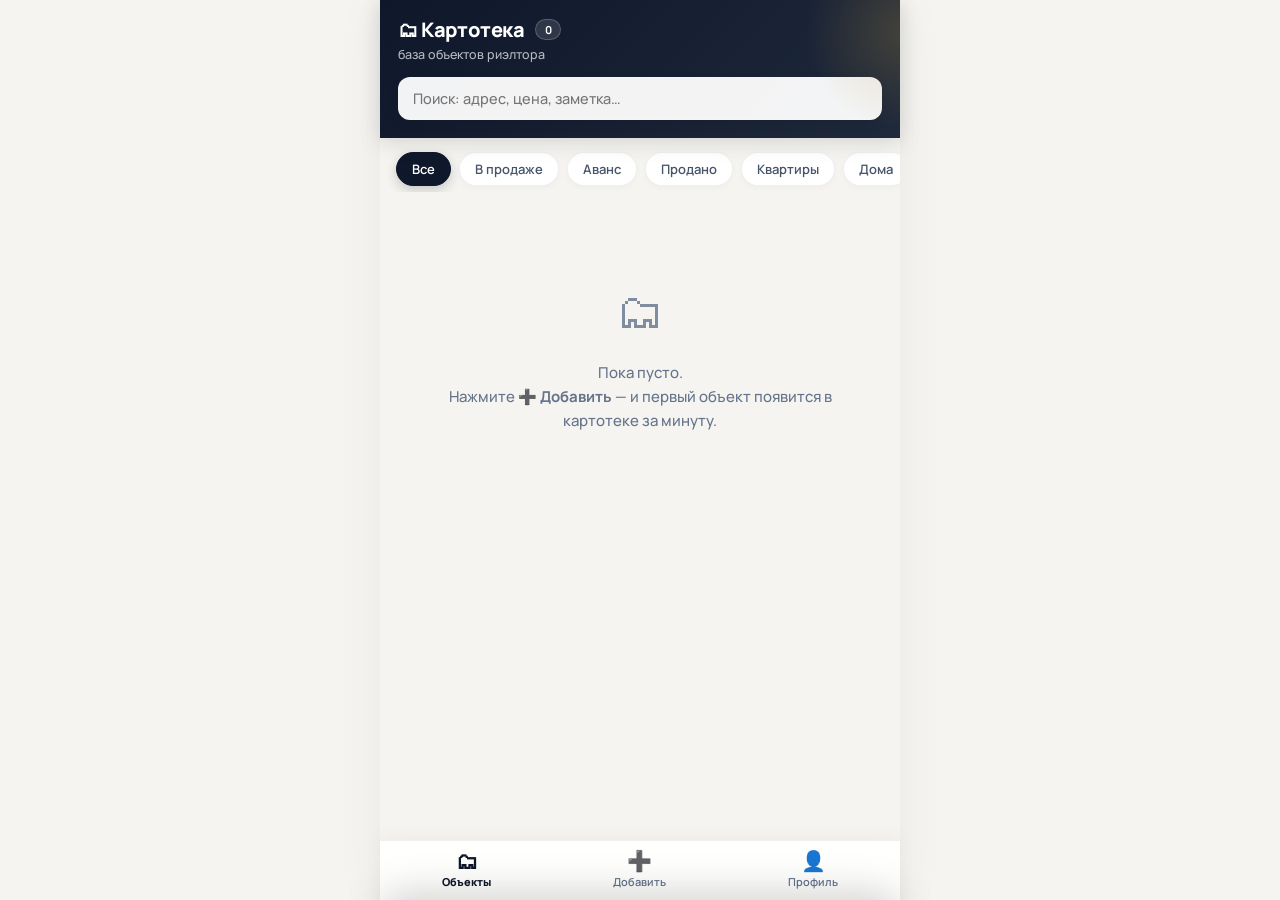
==== app/index.html @ 6225a3d5 "Add landing page with privacy policy and terms; move app to /app/ Co-Authored-By: Claude Fable 5 <no" ====
<!DOCTYPE html>
<html lang="ru">
<head>
<meta charset="UTF-8">
<meta name="viewport" content="width=device-width, initial-scale=1.0, maximum-scale=1.0, user-scalable=no">
<title>Картотека — база объектов риэлтора</title>
<script src="https://telegram.org/js/telegram-web-app.js"></script>
<style>
@import url('https://fonts.googleapis.com/css2?family=Manrope:wght@400;500;600;700;800&display=swap');

:root {
  --bg: #f5f4f0;
  --card: #ffffff;
  --ink: #0f172a;
  --soft: #475569;
  --mut: #64748b;
  --line: #e2e8f0;
  --acc: #0f172a;
  --gold: #b89241;
  --gold-light: rgba(184, 146, 65, 0.12);
  --green: #059669;
  --amber: #d97706;
  --red: #dc2626;
  --priv: #fcfbf7;
}

* {
  box-sizing: border-box;
  -webkit-tap-highlight-color: transparent;
}

html, body {
  margin: 0;
  min-height: 100%;
  background: var(--bg);
  color: var(--ink);
  font-family: 'Manrope', -apple-system, BlinkMacSystemFont, 'Segoe UI', Roboto, sans-serif;
  -webkit-font-smoothing: antialiased;
  -moz-osx-font-smoothing: grayscale;
}

#app {
  max-width: 520px;
  margin: 0 auto;
  min-height: 100vh;
  display: flex;
  flex-direction: column;
  background: var(--bg);
  position: relative;
  box-shadow: 0 0 50px rgba(0, 0, 0, 0.05);
}

/* ================= HEADERS ================= */
.hd {
  background: linear-gradient(135deg, #0f172a 0%, #1e293b 100%);
  color: #fff;
  padding: 16px 18px 18px;
  position: sticky;
  top: 0;
  z-index: 20;
  box-shadow: 0 4px 20px rgba(15, 23, 42, 0.15);
  overflow: hidden;
}

.hd::after, .dhead::after {
  content: "";
  position: absolute;
  top: -50%;
  right: -20%;
  width: 200px;
  height: 200px;
  background: radial-gradient(circle, rgba(184, 146, 65, 0.25) 0%, rgba(255, 255, 255, 0) 70%);
  pointer-events: none;
  border-radius: 50%;
}

.hd .t1 {
  font-size: 20px;
  font-weight: 800;
  display: flex;
  align-items: center;
  gap: 10px;
  letter-spacing: -0.02em;
}

.hd .t2 {
  font-size: 12.5px;
  color: rgba(255, 255, 255, 0.7);
  margin-top: 3px;
  font-weight: 500;
}

.hd .cnt {
  font-size: 11px;
  background: rgba(255, 255, 255, 0.12);
  border: 1px solid rgba(255, 255, 255, 0.2);
  backdrop-filter: blur(8px);
  border-radius: 12px;
  padding: 2px 9px;
  font-weight: 700;
  color: #fff;
}

.searchrow {
  margin-top: 14px;
}

#search {
  width: 100%;
  border: 1px solid rgba(255, 255, 255, 0.15);
  border-radius: 12px;
  padding: 11px 14px;
  font-size: 14.5px;
  background: rgba(255, 255, 255, 0.95);
  outline: none;
  color: var(--ink);
  font-family: inherit;
  font-weight: 500;
  box-shadow: 0 4px 12px rgba(0, 0, 0, 0.08);
  transition: all 0.2s ease;
}

#search:focus {
  background: #ffffff;
  box-shadow: 0 0 0 3px rgba(184, 146, 65, 0.3);
}

.dhead {
  background: linear-gradient(135deg, #0f172a 0%, #1e293b 100%);
  color: #fff;
  padding: 14px 16px;
  display: flex;
  align-items: center;
  gap: 12px;
  position: sticky;
  top: 0;
  z-index: 20;
  box-shadow: 0 4px 20px rgba(15, 23, 42, 0.15);
  overflow: hidden;
}

.dhead button {
  background: rgba(255, 255, 255, 0.1);
  border: 1px solid rgba(255, 255, 255, 0.15);
  color: #fff;
  font-size: 20px;
  width: 34px;
  height: 34px;
  border-radius: 10px;
  display: flex;
  align-items: center;
  justify-content: center;
  cursor: pointer;
  transition: transform 0.15s ease, background 0.15s ease;
  line-height: 1;
}

.dhead button:active {
  transform: scale(0.92);
  background: rgba(255, 255, 255, 0.2);
}

.dhead .dt {
  font-size: 16px;
  font-weight: 700;
  flex: 1;
  line-height: 1.25;
  white-space: nowrap;
  overflow: hidden;
  text-overflow: ellipsis;
  letter-spacing: -0.01em;
}

.dhead .hbtn {
  font-size: 13px;
  background: rgba(255, 255, 255, 0.12);
  border: 1px solid rgba(255, 255, 255, 0.2);
  backdrop-filter: blur(8px);
  border-radius: 10px;
  padding: 6px 12px;
  font-weight: 600;
}

/* ================= CHIPS ================= */
.chips {
  display: flex;
  gap: 8px;
  padding: 14px 16px 6px;
  overflow-x: auto;
  scrollbar-width: none;
}

.chips::-webkit-scrollbar {
  display: none;
}

.chip {
  flex: 0 0 auto;
  border: 1px solid rgba(0, 0, 0, 0.06);
  background: #ffffff;
  border-radius: 20px;
  padding: 7px 15px;
  font-size: 13px;
  font-weight: 600;
  color: var(--soft);
  cursor: pointer;
  user-select: none;
  box-shadow: 0 2px 6px rgba(0, 0, 0, 0.03);
  transition: all 0.2s cubic-bezier(0.16, 1, 0.3, 1);
}

.chip:active {
  transform: scale(0.95);
}

.chip.on {
  background: var(--ink);
  border-color: var(--ink);
  color: #ffffff;
  box-shadow: 0 4px 12px rgba(15, 23, 42, 0.2);
}

/* ================= LIST & CARDS ================= */
#list {
  padding: 10px 16px 100px;
  flex: 1;
}

.obj {
  background: var(--card);
  border-radius: 18px;
  margin-bottom: 16px;
  overflow: hidden;
  cursor: pointer;
  border: 1px solid rgba(0, 0, 0, 0.04);
  box-shadow: 0 10px 25px -5px rgba(15, 23, 42, 0.05), 0 8px 10px -6px rgba(15, 23, 42, 0.03);
  transition: all 0.25s cubic-bezier(0.16, 1, 0.3, 1);
}

.obj:active {
  transform: scale(0.985);
  box-shadow: 0 4px 12px rgba(15, 23, 42, 0.06);
}

.ph {
  height: 195px;
  position: relative;
  background: #e2e8f0;
  display: flex;
  align-items: center;
  justify-content: center;
  overflow: hidden;
}

.ph img {
  width: 100%;
  height: 100%;
  object-fit: cover;
  transition: transform 0.4s ease;
}

.obj:hover .ph img {
  transform: scale(1.03);
}

.ph .noph {
  color: #94a3b8;
  font-size: 40px;
}

.badge {
  position: absolute;
  top: 12px;
  left: 12px;
  font-size: 11px;
  font-weight: 800;
  color: #fff;
  padding: 5px 11px;
  border-radius: 10px;
  text-transform: uppercase;
  letter-spacing: 0.04em;
  box-shadow: 0 4px 10px rgba(0, 0, 0, 0.15);
  backdrop-filter: blur(4px);
}

.b-sale {
  background: linear-gradient(135deg, #059669, #10b981);
}

.b-avans {
  background: linear-gradient(135deg, #d97706, #f59e0b);
}

.b-sold {
  background: linear-gradient(135deg, #475569, #64748b);
}

.nph {
  position: absolute;
  top: 12px;
  right: 12px;
  background: rgba(15, 23, 42, 0.65);
  backdrop-filter: blur(8px);
  color: #fff;
  font-size: 11px;
  font-weight: 700;
  padding: 4px 9px;
  border-radius: 8px;
  border: 1px solid rgba(255, 255, 255, 0.15);
}

.obj .body {
  padding: 14px 16px 16px;
}

.price {
  font-size: 20px;
  font-weight: 800;
  color: var(--ink);
  letter-spacing: -0.02em;
}

.title {
  font-size: 14px;
  color: var(--soft);
  margin-top: 3px;
  font-weight: 500;
  line-height: 1.35;
}

.meta {
  display: flex;
  gap: 6px;
  margin-top: 10px;
  font-size: 12px;
  color: var(--mut);
  flex-wrap: wrap;
}

.meta span {
  background: #f1f5f9;
  color: #334155;
  border-radius: 6px;
  padding: 3px 9px;
  font-weight: 600;
  border: 1px solid rgba(0, 0, 0, 0.03);
}

.empty {
  text-align: center;
  color: var(--mut);
  padding: 70px 24px;
  font-size: 15px;
  line-height: 1.6;
  font-weight: 500;
}

.empty .big {
  font-size: 48px;
  margin-bottom: 12px;
  opacity: 0.8;
}

/* ================= SCREENS ================= */
.screen {
  display: none;
}

.screen.on {
  display: block;
}

#list-screen.on {
  display: block;
}

/* ================= DETAIL SCREEN ================= */
.gal {
  position: relative;
  height: 290px;
  background: #0f172a;
  overflow: hidden;
}

.gal .track {
  display: flex;
  height: 100%;
  transition: transform 0.35s cubic-bezier(0.16, 1, 0.3, 1);
}

.gal .slide {
  flex: 0 0 100%;
}

.gal img {
  width: 100%;
  height: 100%;
  object-fit: cover;
}

.dots {
  position: absolute;
  bottom: 12px;
  left: 0;
  right: 0;
  display: flex;
  justify-content: center;
  gap: 6px;
  z-index: 5;
}

.dot {
  width: 6px;
  height: 6px;
  border-radius: 50%;
  background: rgba(255, 255, 255, 0.4);
  transition: all 0.25s ease;
}

.dot.on {
  background: #ffffff;
  width: 18px;
  border-radius: 10px;
}

.gnav {
  position: absolute;
  top: 0;
  bottom: 0;
  width: 30%;
  z-index: 4;
}

.gprev { left: 0; }
.gnext { right: 0; }

.dbody {
  padding: 18px 16px 100px;
}

.dprice {
  font-size: 28px;
  font-weight: 800;
  color: var(--ink);
  letter-spacing: -0.03em;
}

.daddr {
  color: var(--soft);
  font-size: 15px;
  margin-top: 4px;
  font-weight: 500;
}

.statusrow {
  display: flex;
  gap: 8px;
  margin: 16px 0 6px;
}

.st {
  flex: 1;
  text-align: center;
  font-size: 13px;
  font-weight: 700;
  padding: 10px 4px;
  border-radius: 12px;
  border: 1.5px solid var(--line);
  color: var(--mut);
  cursor: pointer;
  background: #ffffff;
  transition: all 0.2s ease;
  box-shadow: 0 2px 4px rgba(0, 0, 0, 0.02);
}

.st:active {
  transform: scale(0.96);
}

.st.on-sale {
  border-color: var(--green);
  color: #047857;
  background: #ecfdf5;
}

.st.on-avans {
  border-color: var(--amber);
  color: #b45309;
  background: #fffbeb;
}

.st.on-sold {
  border-color: var(--mut);
  color: var(--soft);
  background: #f8fafc;
}

.sect {
  background: #ffffff;
  border-radius: 16px;
  padding: 16px;
  margin-top: 14px;
  border: 1px solid rgba(0, 0, 0, 0.04);
  box-shadow: 0 4px 12px rgba(15, 23, 42, 0.03);
}

.sect h3 {
  margin: 0 0 12px;
  font-size: 11px;
  text-transform: uppercase;
  letter-spacing: 0.08em;
  color: var(--mut);
  font-weight: 800;
}

.kv {
  display: grid;
  grid-template-columns: 1fr 1fr;
  gap: 10px 16px;
  font-size: 14.5px;
  color: var(--ink);
  font-weight: 600;
}

.kv div b {
  display: block;
  font-size: 11.5px;
  color: var(--mut);
  font-weight: 600;
  margin-bottom: 2px;
  text-transform: uppercase;
  letter-spacing: 0.02em;
}

.notes {
  font-size: 14.5px;
  color: var(--soft);
  line-height: 1.55;
  white-space: pre-wrap;
  font-weight: 500;
}

.priv {
  background: var(--priv);
  border: 1px solid rgba(184, 146, 65, 0.3);
  box-shadow: 0 4px 15px rgba(184, 146, 65, 0.06);
}

.priv h3 {
  color: var(--gold);
}

.priv .hint {
  font-size: 12px;
  color: #96742e;
  margin-top: 10px;
  font-weight: 500;
  border-top: 1px dashed rgba(184, 146, 65, 0.2);
  padding-top: 8px;
}

.actions {
  display: flex;
  gap: 10px;
  margin-top: 18px;
}

.abtn {
  flex: 1;
  border: 0;
  border-radius: 14px;
  padding: 14px 10px;
  font-size: 14.5px;
  font-weight: 700;
  cursor: pointer;
  display: flex;
  flex-direction: column;
  align-items: center;
  gap: 3px;
  font-family: inherit;
  transition: all 0.2s cubic-bezier(0.16, 1, 0.3, 1);
}

.abtn:active {
  transform: scale(0.96);
}

.abtn small {
  font-weight: 500;
  font-size: 11px;
  opacity: 0.8;
}

.a1 {
  background: linear-gradient(135deg, #0f172a 0%, #1e293b 100%);
  color: #ffffff;
  box-shadow: 0 4px 14px rgba(15, 23, 42, 0.2);
}

.a2 {
  background: #ffffff;
  color: var(--ink);
  border: 1.5px solid var(--line);
  box-shadow: 0 2px 6px rgba(0, 0, 0, 0.03);
}

.a3 {
  background: #ffffff;
  color: var(--red);
  border: 1.5px solid #fecaca;
  margin-top: 12px;
  width: 100%;
  border-radius: 14px;
  padding: 13px;
  font-size: 14px;
  font-weight: 700;
  cursor: pointer;
  font-family: inherit;
  transition: all 0.2s ease;
}

.a3:active {
  transform: scale(0.97);
  background: #fef2f2;
}

/* ================= FORM ================= */
.form {
  padding: 16px 16px 100px;
}

.form label {
  display: block;
  font-size: 12.5px;
  color: var(--soft);
  margin: 16px 0 6px;
  font-weight: 700;
  text-transform: uppercase;
  letter-spacing: 0.03em;
}

.form input, .form textarea, .form select {
  width: 100%;
  border: 1.5px solid var(--line);
  border-radius: 12px;
  padding: 12px 14px;
  font-size: 15px;
  background: #ffffff;
  outline: none;
  font-family: inherit;
  color: var(--ink);
  font-weight: 500;
  transition: border-color 0.2s ease, box-shadow 0.2s ease;
}

.form input:focus, .form textarea:focus, .form select:focus {
  border-color: var(--ink);
  box-shadow: 0 0 0 3px rgba(15, 23, 42, 0.08);
}

.form textarea {
  resize: vertical;
}

.row2 {
  display: flex;
  gap: 10px;
}

.row2 > div {
  flex: 1;
}

.fbtn {
  width: 100%;
  margin-top: 22px;
  background: linear-gradient(135deg, #0f172a 0%, #1e293b 100%);
  color: #ffffff;
  border: 0;
  border-radius: 14px;
  padding: 15px;
  font-size: 16px;
  font-weight: 800;
  cursor: pointer;
  font-family: inherit;
  box-shadow: 0 4px 14px rgba(15, 23, 42, 0.2);
  transition: transform 0.2s ease;
}

.fbtn:active {
  transform: scale(0.97);
}

.photogrid {
  display: grid;
  grid-template-columns: repeat(4, 1fr);
  gap: 8px;
  margin-top: 8px;
}

.pcell {
  position: relative;
  aspect-ratio: 1;
  border-radius: 12px;
  overflow: hidden;
  background: #e2e8f0;
  box-shadow: 0 2px 6px rgba(0, 0, 0, 0.05);
}

.pcell img {
  width: 100%;
  height: 100%;
  object-fit: cover;
}

.pcell .del {
  position: absolute;
  top: 4px;
  right: 4px;
  background: rgba(15, 23, 42, 0.7);
  backdrop-filter: blur(4px);
  color: #fff;
  border: 0;
  border-radius: 50%;
  width: 22px;
  height: 22px;
  font-size: 11px;
  cursor: pointer;
  display: flex;
  align-items: center;
  justify-content: center;
}

.paddbtn {
  aspect-ratio: 1;
  border: 2px dashed var(--line);
  border-radius: 12px;
  background: #ffffff;
  color: var(--mut);
  font-size: 22px;
  cursor: pointer;
  transition: all 0.2s ease;
  display: flex;
  align-items: center;
  justify-content: center;
}

.paddbtn:active {
  background: #f8fafc;
  border-color: var(--mut);
}

.featrow {
  display: flex;
  gap: 8px;
  margin-bottom: 8px;
}

.featrow input {
  flex: 1;
}

.featrow button {
  border: 0;
  background: #fef2f2;
  color: var(--red);
  border-radius: 10px;
  width: 42px;
  cursor: pointer;
  font-size: 16px;
  font-weight: 700;
}

.addfeat {
  border: 1.5px dashed var(--line);
  background: #ffffff;
  color: var(--ink);
  border-radius: 12px;
  padding: 11px;
  width: 100%;
  font-size: 13.5px;
  font-weight: 700;
  cursor: pointer;
  font-family: inherit;
  transition: background 0.2s ease;
}

.addfeat:active {
  background: #f8fafc;
}

/* ================= NAVIGATION ================= */
#nav {
  position: fixed;
  bottom: 0;
  left: 50%;
  transform: translateX(-50%);
  width: 100%;
  max-width: 520px;
  background: rgba(255, 255, 255, 0.92);
  backdrop-filter: blur(16px) saturate(180%);
  border-top: 1px solid rgba(0, 0, 0, 0.06);
  display: flex;
  z-index: 30;
  padding-bottom: env(safe-area-inset-bottom);
  box-shadow: 0 -4px 20px rgba(0, 0, 0, 0.04);
}

#nav button {
  flex: 1;
  border: 0;
  background: none;
  padding: 10px 0 11px;
  font-size: 11px;
  color: var(--mut);
  cursor: pointer;
  display: flex;
  flex-direction: column;
  align-items: center;
  gap: 3px;
  font-family: inherit;
  font-weight: 600;
  transition: all 0.2s ease;
}

#nav button .ic {
  font-size: 20px;
  line-height: 1;
  transition: transform 0.2s ease;
}

#nav button:active .ic {
  transform: scale(0.88);
}

#nav button.on {
  color: var(--ink);
  font-weight: 800;
}

#nav button.on .ic {
  transform: scale(1.1);
}

/* ================= TOAST & SHEET ================= */
#toast {
  position: fixed;
  bottom: 84px;
  left: 50%;
  transform: translateX(-50%) translateY(10px);
  background: rgba(15, 23, 42, 0.92);
  backdrop-filter: blur(12px);
  color: #fff;
  font-size: 13.5px;
  font-weight: 600;
  padding: 11px 20px;
  border-radius: 20px;
  opacity: 0;
  transition: all 0.25s cubic-bezier(0.16, 1, 0.3, 1);
  z-index: 70;
  pointer-events: none;
  white-space: nowrap;
  max-width: 90vw;
  overflow: hidden;
  text-overflow: ellipsis;
  box-shadow: 0 10px 25px rgba(0, 0, 0, 0.2);
  border: 1px solid rgba(255, 255, 255, 0.1);
}

#toast.show {
  opacity: 1;
  transform: translateX(-50%) translateY(0);
}

#sheetbg {
  position: fixed;
  inset: 0;
  background: rgba(15, 23, 42, 0.6);
  backdrop-filter: blur(4px);
  z-index: 50;
  display: none;
  transition: opacity 0.3s ease;
}

#sheetbg.on {
  display: block;
}

#sheet {
  position: fixed;
  bottom: 0;
  left: 50%;
  transform: translateX(-50%) translateY(105%);
  width: 100%;
  max-width: 520px;
  background: #ffffff;
  border-radius: 24px 24px 0 0;
  z-index: 55;
  transition: transform 0.32s cubic-bezier(0.16, 1, 0.3, 1);
  padding: 12px 20px calc(24px + env(safe-area-inset-bottom));
  box-shadow: 0 -10px 40px rgba(0, 0, 0, 0.18);
}

#sheet::before {
  content: "";
  display: block;
  width: 38px;
  height: 4px;
  background: #cbd5e1;
  border-radius: 2px;
  margin: 0 auto 16px;
}

#sheet.on {
  transform: translateX(-50%) translateY(0);
}

#sheet h3 {
  margin: 0 0 4px;
  font-size: 18px;
  font-weight: 800;
  color: var(--ink);
  letter-spacing: -0.02em;
}

#sheet p {
  margin: 0 0 16px;
  color: var(--soft);
  font-size: 13.5px;
  font-weight: 500;
}

.shopt {
  display: flex;
  align-items: center;
  gap: 14px;
  padding: 14px 14px;
  border-radius: 14px;
  cursor: pointer;
  border: 1px solid var(--line);
  margin-bottom: 10px;
  background: #ffffff;
  transition: all 0.2s ease;
  box-shadow: 0 2px 6px rgba(0, 0, 0, 0.02);
}

.shopt:active {
  background: #f8fafc;
  transform: scale(0.98);
}

.shopt .i {
  font-size: 24px;
}

.shopt b {
  font-size: 15px;
  display: block;
  color: var(--ink);
  font-weight: 700;
}

.shopt small {
  color: var(--mut);
  font-size: 12px;
  font-weight: 500;
}

/* ================= PROFILE ================= */
.pver {
  color: var(--mut);
  font-size: 12px;
  text-align: center;
  margin-top: 24px;
  font-weight: 500;
}
</style>
</head>
<body>
<div id="app">

  <div id="list-screen" class="screen on">
    <div class="hd">
      <div class="t1">🗂 Картотека <span class="cnt" id="cnt">0</span></div>
      <div class="t2" id="who">база объектов риэлтора</div>
      <div class="searchrow"><input id="search" placeholder="Поиск: адрес, цена, заметка…" oninput="render()"></div>
    </div>
    <div class="chips" id="chips"></div>
    <div id="list"></div>
  </div>

  <div id="detail-screen" class="screen"></div>
  <div id="form-screen" class="screen"></div>
  <div id="pdf-screen" class="screen"></div>

  <div id="profile-screen" class="screen">
    <div class="dhead"><button onclick="go('list')">‹</button><div class="dt">Профиль</div></div>
    <div class="form" style="padding-bottom:96px">
      <label>Ваше имя (в презентациях)</label>
      <input id="pf-name" placeholder="Мария Козина">
      <label>Подпись / специализация</label>
      <input id="pf-title" placeholder="риэлтор · загородная недвижимость">
      <label>Телефон для клиентов</label>
      <input id="pf-phone" inputmode="tel" placeholder="+7 900 000-00-00">
      <label>Telegram / ссылка</label>
      <input id="pf-tg" placeholder="t.me/username">
      <button class="fbtn" onclick="saveProfile()">Сохранить</button>
      <div class="sect" style="margin-top:18px">
        <h3>Данные</h3>
        <button class="a3" style="color:var(--acc);border-color:#cfe0f0" onclick="exportAll()">⬇️ Экспорт базы (файл)</button>
        <label style="margin-top:10px">Импорт из файла</label>
        <input type="file" accept=".json" onchange="importAll(this)">
      </div>
      <div class="pver">Картотека v1.0 · данные хранятся на этом устройстве<span id="cloudnote"></span></div>
    </div>
  </div>

  <div id="nav">
    <button id="nb-list" class="on" onclick="go('list')"><span class="ic">🗂</span>Объекты</button>
    <button id="nb-form" onclick="openForm()"><span class="ic">➕</span>Добавить</button>
    <button id="nb-profile" onclick="openProfile()"><span class="ic">👤</span>Профиль</button>
  </div>

  <div id="toast"></div>
  <div id="sheetbg" onclick="sheet(false)"></div>
  <div id="sheet"></div>
</div>

<script>
/* ================= TELEGRAM ================= */
const _tg = window.Telegram && window.Telegram.WebApp;
const TG = _tg && _tg.platform && _tg.platform !== 'unknown' ? _tg : null;
if (TG) { try { TG.ready(); TG.expand(); } catch(e){} }

/* ================= DB (IndexedDB) ================= */
let db;
function idb(){ return new Promise((res,rej)=>{
  const r=indexedDB.open('kartoteka',1);
  r.onupgradeneeded=e=>{ e.target.result.createObjectStore('objects',{keyPath:'id'}); e.target.result.createObjectStore('kv'); };
  r.onsuccess=e=>res(e.target.result); r.onerror=()=>rej(r.error);
});}
function tx(store,mode){ return db.transaction(store,mode).objectStore(store); }
function dbAll(){ return new Promise(res=>{ const q=tx('objects','readonly').getAll(); q.onsuccess=()=>res(q.result||[]); }); }
function dbPut(o){ return new Promise(res=>{ tx('objects','readwrite').put(o).onsuccess=()=>res(); }); }
function dbDel(id){ return new Promise(res=>{ tx('objects','readwrite').delete(id).onsuccess=()=>res(); }); }
function kvGet(k){ return new Promise(res=>{ const q=tx('kv','readonly').get(k); q.onsuccess=()=>res(q.result); }); }
function kvSet(k,v){ return new Promise(res=>{ tx('kv','readwrite').put(v,k).onsuccess=()=>res(); }); }

/* ================= STATE ================= */
let OBJ=[], filter='all', cur=null, slide=0, editId=null, formPhotos=[], formFeats=[];
let PROFILE={name:'',title:'',phone:'',tg:''};
const ST_LABEL={sale:'В продаже',avans:'Аванс',sold:'Продано'};
const ST_CLASS={sale:'b-sale',avans:'b-avans',sold:'b-sold'};
const fmt=p=>(+p||0).toLocaleString('ru-RU')+' ₽';
const esc=s=>String(s??'').replace(/[<>&"]/g,c=>({'<':'&lt;','>':'&gt;','&':'&amp;','"':'&quot;'}[c]));

/* ================= CLOUD BACKUP (текст карточек, без фото) ================= */
function cloudBackup(){
  if(!TG || !TG.CloudStorage) return;
  try{
    const light=OBJ.map(o=>({...o,photos:[]}));
    const s=JSON.stringify({v:1,profile:PROFILE,objects:light});
    const chunks=[]; for(let i=0;i<s.length;i+=3800) chunks.push(s.slice(i,i+3800));
    TG.CloudStorage.setItem('meta',String(chunks.length),()=>{});
    chunks.forEach((c,i)=>TG.CloudStorage.setItem('d'+i,c,()=>{}));
  }catch(e){}
}
function cloudRestore(){
  if(!TG || !TG.CloudStorage) { toast('Доступно только внутри Telegram'); return; }
  TG.CloudStorage.getItem('meta',(e,n)=>{
    if(e||!n){ toast('Резервной копии нет'); return; }
    const keys=Array.from({length:+n},(_,i)=>'d'+i);
    TG.CloudStorage.getItems(keys,async(e2,vals)=>{
      if(e2){ toast('Ошибка чтения'); return; }
      try{
        const s=keys.map(k=>vals[k]||'').join('');
        const data=JSON.parse(s);
        for(const o of data.objects){ const ex=OBJ.find(x=>x.id===o.id); if(!ex) await dbPut(o); }
        if(data.profile && data.profile.name) { PROFILE=data.profile; await kvSet('profile',PROFILE); }
        OBJ=await dbAll(); render(); toast('Восстановлено из облака: '+data.objects.length+' объектов');
      }catch(err){ toast('Копия повреждена'); }
    });
  });
}

/* ================= RENDER LIST ================= */
function chipsRender(){
  const c=[['all','Все'],['sale','В продаже'],['avans','Аванс'],['sold','Продано'],['Квартира','Квартиры'],['Дом','Дома'],['Участок','Участки'],['Коммерция','Коммерция']];
  document.getElementById('chips').innerHTML=c.map(([k,l])=>
    `<div class="chip ${filter==k?'on':''}" onclick="filter='${k}';render()">${l}</div>`).join('');
}
function render(){
  chipsRender();
  document.getElementById('cnt').textContent=OBJ.length;
  const q=(document.getElementById('search').value||'').toLowerCase();
  const rows=OBJ.filter(o=>{
    const okF=filter=='all'||o.status==filter||o.type==filter;
    const hay=(o.addr+' '+o.type+' '+o.price+' '+(o.notes||'')).toLowerCase();
    return okF&&(!q||hay.includes(q));
  }).sort((a,b)=>b.created-a.created);
  const el=document.getElementById('list');
  if(!OBJ.length){
    el.innerHTML=`<div class="empty"><div class="big">🗂</div>Пока пусто.<br>Нажмите <b>➕ Добавить</b> — и первый объект появится в картотеке за минуту.</div>`;
    return;
  }
  el.innerHTML=rows.map(o=>`
    <div class="obj" onclick="openDetail('${o.id}')">
      <div class="ph">${o.photos.length?`<img src="${o.photos[0]}" alt="">`:`<div class="noph">🏠</div>`}
        <span class="badge ${ST_CLASS[o.status]}">${ST_LABEL[o.status]}</span>
        ${o.photos.length?`<span class="nph">📷 ${o.photos.length}</span>`:''}</div>
      <div class="body">
        <div class="price">${fmt(o.price)}</div>
        <div class="title">${esc(o.type)} · ${esc(o.addr)}</div>
        <div class="meta">${o.area?`<span>${esc(o.area)}</span>`:''}${o.rooms?`<span>${esc(o.rooms)} комн.</span>`:''}${o.floor?`<span>${esc(o.floor)}</span>`:''}</div>
      </div></div>`).join('')||'<div class="empty">Ничего не найдено</div>';
}

/* ================= SCREENS ================= */
function go(name){
  document.querySelectorAll('.screen').forEach(s=>s.classList.remove('on'));
  document.getElementById(name+'-screen').classList.add('on');
  ['list','form','profile'].forEach(n=>{const b=document.getElementById('nb-'+n);if(b)b.classList.toggle('on',n==name)});
  window.scrollTo(0,0);
  if(TG){ try{ name=='list'?TG.BackButton.hide():TG.BackButton.show(); }catch(e){} }
}
if(TG){ try{ TG.BackButton.onClick(()=>go('list')); }catch(e){} }

function openDetail(id){
  cur=OBJ.find(o=>o.id===id); if(!cur)return; slide=0;
  const o=cur;
  const gal=o.photos.length?`
    <div class="gal"><div class="track" id="track">${o.photos.map(p=>`<div class="slide"><img src="${p}"></div>`).join('')}</div>
    ${o.photos.length>1?`<div class="gnav gprev" onclick="swipe(-1)"></div><div class="gnav gnext" onclick="swipe(1)"></div>
    <div class="dots" id="dots">${o.photos.map((_,k)=>`<div class="dot ${k==0?'on':''}"></div>`).join('')}</div>`:''}</div>`
    :`<div class="gal" style="display:flex;align-items:center;justify-content:center;color:#667"><span style="font-size:44px">🏠</span></div>`;
  document.getElementById('detail-screen').innerHTML=`
    <div class="dhead"><button onclick="go('list')">‹</button><div class="dt">${esc(o.type)} · ${esc(o.addr)}</div></div>
    ${gal}
    <div class="dbody">
      <div class="dprice">${fmt(o.price)}</div>
      <div class="daddr">${esc(o.addr)}</div>
      <div class="statusrow">${['sale','avans','sold'].map(s=>`<div class="st ${o.status==s?'on-'+s:''}" onclick="setStatus('${s}')">${ST_LABEL[s]}</div>`).join('')}</div>
      ${o.feat&&o.feat.length?`<div class="sect"><h3>Характеристики</h3><div class="kv">${o.feat.map(f=>`<div><b>${esc(f[0])}</b>${esc(f[1])}</div>`).join('')}</div></div>`:''}
      ${o.notes?`<div class="sect"><h3>Мои заметки</h3><div class="notes">${esc(o.notes)}</div></div>`:''}
      ${(o.owner||o.phone||o.fee)?`<div class="sect priv"><h3>🔒 Приватно — видите только вы</h3>
        <div class="kv">
          ${o.owner?`<div><b>Собственник</b>${esc(o.owner)}</div>`:''}
          ${o.phone?`<div><b>Телефон</b><a href="tel:${o.phone.replace(/[^+\d]/g,'')}" style="color:var(--acc);text-decoration:none">${esc(o.phone)}</a></div>`:''}
          ${o.fee?`<div style="grid-column:1/3"><b>Комиссия / условия</b>${esc(o.fee)}</div>`:''}
        </div><div class="hint">В презентацию для клиента этот блок не попадает</div></div>`:''}
      <div class="actions">
        <button class="abtn a1" onclick="openShare()">📤 Отправить клиенту<small>картинка · PDF · текст</small></button>
        <button class="abtn a2" onclick="openForm('${o.id}')">✏️ Изменить<small>фото · цена · статус</small></button>
      </div>
      <button class="a3" onclick="delObj('${o.id}')">🗑 Удалить объект</button>
    </div>`;
  go('detail');
}
function swipe(d){
  if(!cur)return;
  slide=Math.max(0,Math.min(cur.photos.length-1,slide+d));
  const t=document.getElementById('track'); if(t)t.style.transform=`translateX(-${slide*100}%)`;
  document.querySelectorAll('#dots .dot').forEach((el,k)=>el.classList.toggle('on',k==slide));
}
async function setStatus(s){ cur.status=s; await dbPut(cur); OBJ=await dbAll(); openDetail(cur.id); toast('Статус: '+ST_LABEL[s]); cloudBackup(); }
async function delObj(id){
  let ok;
  try{ ok = TG&&TG.showConfirm ? await new Promise(r=>TG.showConfirm('Удалить объект безвозвратно?',r)) : confirm('Удалить объект безвозвратно?'); }
  catch(e){ ok = confirm('Удалить объект безвозвратно?'); }
  if(!ok)return;
  await dbDel(id); OBJ=await dbAll(); render(); go('list'); toast('Объект удалён'); cloudBackup();
}

/* ================= FORM ================= */
function openForm(id){
  editId=id||null;
  const o=id?OBJ.find(x=>x.id===id):null;
  formPhotos=o?[...o.photos]:[];
  formFeats=o&&o.feat?o.feat.map(f=>[...f]):[['Площадь',''],['Комнаты',''],['Этаж','']];
  document.getElementById('form-screen').innerHTML=`
    <div class="dhead"><button onclick="go(editId?'detail':'list')">‹</button><div class="dt">${o?'Редактирование':'Новый объект'}</div></div>
    <div class="form">
      <label>Фото (${formPhotos.length})</label>
      <div class="photogrid" id="pgrid"></div>
      <input type="file" id="pfile" accept="image/*" multiple style="display:none" onchange="addPhotos(this)">
      <label>Тип объекта</label>
      <select id="f-type">${['Квартира','Дом','Участок','Коммерция'].map(t=>`<option ${o&&o.type==t?'selected':''}>${t}</option>`).join('')}</select>
      <label>Адрес / название *</label>
      <input id="f-addr" value="${o?esc(o.addr):''}" placeholder="ул. Садовая, 12 — 2-комн.">
      <label>Цена, ₽ *</label>
      <input id="f-price" inputmode="numeric" value="${o?o.price:''}" placeholder="4500000">
      <div class="row2">
        <div><label>Площадь</label><input id="f-area" value="${o?esc(o.area||''):''}" placeholder="54 м²"></div>
        <div><label>Комнат</label><input id="f-rooms" value="${o?esc(o.rooms||''):''}" placeholder="2"></div>
        <div><label>Этаж/этажность</label><input id="f-floor" value="${o?esc(o.floor||''):''}" placeholder="5/9"></div>
      </div>
      <label>Характеристики (пойдут в презентацию)</label>
      <div id="feats"></div>
      <button class="addfeat" onclick="formFeats.push(['','']);drawFeats()">＋ добавить характеристику</button>
      <label>Заметки (видны только вам)</label>
      <textarea id="f-notes" rows="2" placeholder="Торг от 100 тыс., ключи у соседки">${o?esc(o.notes||''):''}</textarea>
      <label>🔒 Собственник — имя</label>
      <input id="f-owner" value="${o?esc(o.owner||''):''}" placeholder="Ольга Петровна">
      <label>🔒 Собственник — телефон</label>
      <input id="f-phone" inputmode="tel" value="${o?esc(o.phone||''):''}" placeholder="+7 ___ ___-__-__">
      <label>🔒 Комиссия / условия</label>
      <input id="f-fee" value="${o?esc(o.fee||''):''}" placeholder="2%, эксклюзив до 01.10">
      <button class="fbtn" onclick="saveObj()">Сохранить объект</button>
    </div>`;
  drawPhotos(); drawFeats();
  go('form');
}
function drawPhotos(){
  const g=document.getElementById('pgrid'); if(!g)return;
  g.innerHTML=formPhotos.map((p,i)=>`<div class="pcell"><img src="${p}"><button class="del" onclick="formPhotos.splice(${i},1);drawPhotos()">✕</button></div>`).join('')
   +`<button class="paddbtn" onclick="document.getElementById('pfile').click()">📷</button>`;
  const lbl=document.querySelector('#form-screen label'); if(lbl)lbl.textContent=`Фото (${formPhotos.length})`;
}
function drawFeats(){
  const f=document.getElementById('feats'); if(!f)return;
  f.innerHTML=formFeats.map((ft,i)=>`<div class="featrow">
    <input placeholder="Название" value="${esc(ft[0])}" oninput="formFeats[${i}][0]=this.value">
    <input placeholder="Значение" value="${esc(ft[1])}" oninput="formFeats[${i}][1]=this.value">
    <button onclick="formFeats.splice(${i},1);drawFeats()">✕</button></div>`).join('');
}
function addPhotos(inp){
  const files=[...inp.files]; inp.value='';
  files.forEach(f=>{
    const img=new Image(), url=URL.createObjectURL(f);
    img.onload=()=>{
      const MAX=1280, k=Math.min(1,MAX/Math.max(img.width,img.height));
      const c=document.createElement('canvas'); c.width=img.width*k; c.height=img.height*k;
      c.getContext('2d').drawImage(img,0,0,c.width,c.height);
      formPhotos.push(c.toDataURL('image/jpeg',.82));
      URL.revokeObjectURL(url); drawPhotos();
    };
    img.src=url;
  });
}
async function saveObj(){
  const v=id=>document.getElementById(id).value.trim();
  const addr=v('f-addr'), price=parseInt(v('f-price').replace(/\D/g,''))||0;
  if(!addr||!price){ toast('Адрес и цена обязательны'); return; }
  const o={
    id: editId||('o'+Date.now()),
    type:v('f-type'), addr, price,
    area:v('f-area'), rooms:v('f-rooms'), floor:v('f-floor'),
    feat:formFeats.filter(f=>f[0]&&f[1]),
    notes:v('f-notes'), owner:v('f-owner'), phone:v('f-phone'), fee:v('f-fee'),
    photos:formPhotos,
    status:editId?(OBJ.find(x=>x.id===editId)||{}).status||'sale':'sale',
    created:editId?(OBJ.find(x=>x.id===editId)||{}).created||Date.now():Date.now(),
  };
  await dbPut(o); OBJ=await dbAll(); render(); cloudBackup();
  toast('Сохранено'); openDetail(o.id);
}

/* ================= SHARE / PDF ================= */
const LINK_API='https://kartoteka-link.kartoteka.workers.dev';
function openShare(){
  document.getElementById('sheet').innerHTML=`
    <h3>Отправить клиенту</h3>
    <p>Телефон собственника и заметки не попадут в презентацию</p>
    <div class="shopt" onclick="shareLink()"><span class="i">🔗</span><span><b>Ссылка-витрина</b><small>клиент откроет красивую страницу объекта</small></span></div>
    <div class="shopt" onclick="sheet(false);sharePresentation('image')"><span class="i">🖼</span><span><b>Картинка-презентация</b><small>красивая карточка — сразу в чат клиенту</small></span></div>
    <div class="shopt" onclick="sheet(false);sharePresentation('pdf')"><span class="i">📄</span><span><b>PDF-презентация</b><small>файл с фото и вашими контактами</small></span></div>
    <div class="shopt" onclick="sheet(false);shareText()"><span class="i">💬</span><span><b>Текст объявления</b><small>скопировать или отправить текстом</small></span></div>`;
  sheet(true);
}
async function shareLink(){
  if(!cur)return;
  sheet(false); toast('Создаю ссылку…');
  try{
    // публикуем ТОЛЬКО публичные поля (сервер приватное дополнительно режет)
    const pub={
      type:cur.type, addr:cur.addr, price:cur.price,
      feat:(cur.feat||[]).filter(f=>f[0]&&f[1]),
      photos:(cur.photos||[]).slice(0,8),
      profile:PROFILE,
    };
    if(cur.linkId){
      // ссылка уже была — просто показываем её снова
      showLink(LINK_API+'/o/'+cur.linkId); return;
    }
    const r=await fetch(LINK_API+'/api/pub',{method:'POST',headers:{'Content-Type':'application/json'},body:JSON.stringify(pub)});
    const j=await r.json();
    if(!j.id){ toast('Не получилось: '+(j.error||'ошибка сервера')); return; }
    cur.linkId=j.id; await dbPut(cur); OBJ=await dbAll();
    showLink(j.url);
  }catch(e){ toast('Нет сети или сервер недоступен'); }
}
function showLink(link){
  document.getElementById('sheet').innerHTML=`
    <h3>Ссылка готова 🔗</h3>
    <p style="word-break:break-all;color:var(--acc);font-size:14px">${link}</p>
    <div class="shopt" onclick="sheet(false);(TG?TG.openTelegramLink('https://t.me/share/url?url='+encodeURIComponent('${link}')+'&text='+encodeURIComponent('${(cur?cur.type+' · '+cur.addr:'Объект').replace(/'/g,'')}')):window.open('${link}'))"><span class="i">📨</span><span><b>Отправить в Telegram</b><small>выбрать чат клиента</small></span></div>
    <div class="shopt" onclick="navigator.clipboard.writeText('${link}').then(()=>toast('Ссылка скопирована'));sheet(false)"><span class="i">📋</span><span><b>Скопировать</b><small>вставить куда угодно</small></span></div>
    <div class="shopt" onclick="window.open('${link}');sheet(false)"><span class="i">👁</span><span><b>Посмотреть как клиент</b><small>открыть витрину</small></span></div>`;
  sheet(true);
}
function presCanvas(o){
  // A4 150dpi портрет
  const W=1240,H=1754, c=document.createElement('canvas'); c.width=W;c.height=H;
  const x=c.getContext('2d');
  x.fillStyle='#fff'; x.fillRect(0,0,W,H);
  // шапка
  x.fillStyle='#1c2b3a'; x.fillRect(0,0,W,150);
  x.fillStyle='#c9973f'; x.fillRect(0,150,W,6);
  x.fillStyle='#fff'; x.font='700 44px Arial'; x.fillText(PROFILE.name||'Риэлтор',60,78);
  x.font='26px Arial'; x.fillStyle='rgba(255,255,255,.75)'; x.fillText(PROFILE.title||'презентация объекта',60,120);
  x.textAlign='right'; x.fillStyle='#fff'; x.font='28px Arial';
  if(PROFILE.phone)x.fillText(PROFILE.phone,W-60,70);
  x.font='24px Arial'; x.fillStyle='rgba(255,255,255,.75)';
  if(PROFILE.tg)x.fillText(PROFILE.tg,W-60,110);
  x.textAlign='left';
  return {c,x,W,H};
}
function drawImgCover(x,img,dx,dy,dw,dh){
  const k=Math.max(dw/img.width,dh/img.height);
  const sw=dw/k, sh=dh/k, sx=(img.width-sw)/2, sy=(img.height-sh)/2;
  x.drawImage(img,sx,sy,sw,sh,dx,dy,dw,dh);
}
function loadImg(src){ return new Promise(r=>{ const i=new Image(); i.onload=()=>r(i); i.onerror=()=>r(null); i.src=src; }); }
async function buildPresentation(o){
  const {c,x,W,H}=presCanvas(o);
  let y=210;
  // главное фото
  if(o.photos[0]){
    const im=await loadImg(o.photos[0]);
    if(im){ drawImgCover(x,im,60,y,W-120,620); x.strokeStyle='#e6e6e6'; x.strokeRect(60,y,W-120,620); y+=650; }
  }
  // мини-фото
  if(o.photos.length>1){
    const thumbs=o.photos.slice(1,4); const tw=(W-120-2*20)/3;
    for(let i=0;i<thumbs.length;i++){ const im=await loadImg(thumbs[i]); if(im) drawImgCover(x,im,60+i*(tw+20),y,tw,220); }
    y+=250;
  }
  y+=30;
  x.fillStyle='#1c2b3a'; x.font='800 64px Arial'; x.fillText(fmt(o.price),60,y); y+=52;
  x.fillStyle='#555'; x.font='30px Arial'; x.fillText(o.type+' · '+o.addr,60,y); y+=46;
  // таблица характеристик
  const feats=[...(o.feat||[])];
  if(o.area&&!feats.find(f=>f[0].toLowerCase().includes('площ')))feats.unshift(['Площадь',o.area]);
  x.font='27px Arial';
  for(const [k2,v2] of feats.slice(0,10)){
    y+=52;
    x.fillStyle='#f4f5f7'; x.fillRect(60,y-36,W-120,48);
    x.fillStyle='#888'; x.fillText(k2,80,y);
    x.fillStyle='#1c2b3a'; x.fillText(String(v2),480,y);
  }
  // подвал
  x.fillStyle='#999'; x.font='22px Arial';
  x.fillText('Подготовлено в приложении «Картотека» · '+new Date().toLocaleDateString('ru-RU'),60,H-50);
  return c;
}
async function sharePresentation(kind){
  if(!cur)return; toast('Готовлю презентацию…');
  const c=await buildPresentation(cur);
  if(kind==='image'){
    c.toBlob(async b=>{
      const file=new File([b],'obiekt.jpg',{type:'image/jpeg'});
      if(navigator.canShare&&navigator.canShare({files:[file]})){
        try{ await navigator.share({files:[file],title:'Объект'}); return; }catch(e){}
      }
      dl(URL.createObjectURL(b),'presentation.jpg'); toast('Картинка скачана — отправьте её клиенту');
    },'image/jpeg',.92);
  } else {
    // простой одностраничный PDF без библиотек: JPEG в PDF-обёртке
    const jpeg=c.toDataURL('image/jpeg',.9);
    const pdf=jpegToPdf(jpeg,c.width,c.height);
    const blob=new Blob([pdf],{type:'application/pdf'});
    const file=new File([blob],'presentation.pdf',{type:'application/pdf'});
    if(navigator.canShare&&navigator.canShare({files:[file]})){
      try{ await navigator.share({files:[file],title:'Презентация объекта'}); return; }catch(e){}
    }
    dl(URL.createObjectURL(blob),'presentation.pdf'); toast('PDF скачан — отправьте его клиенту');
  }
}
function dl(url,name){ const a=document.createElement('a'); a.href=url; a.download=name; document.body.appendChild(a); a.click(); a.remove(); }
/* минимальный PDF: одна страница с JPEG (DCTDecode) */
function jpegToPdf(dataUrl,w,h){
  const bin=atob(dataUrl.split(',')[1]);
  const img=new Uint8Array(bin.length); for(let i=0;i<bin.length;i++)img[i]=bin.charCodeAt(i);
  const enc=new TextEncoder();
  const chunks=[]; let pos=0; const offs=[];
  function push(s){ const b=typeof s==='string'?enc.encode(s):s; chunks.push(b); pos+=b.length; }
  push('%PDF-1.4\n');
  offs[1]=pos; push('1 0 obj<</Type/Catalog/Pages 2 0 R>>endobj\n');
  offs[2]=pos; push('2 0 obj<</Type/Pages/Kids[3 0 R]/Count 1>>endobj\n');
  offs[3]=pos; push(`3 0 obj<</Type/Page/Parent 2 0 R/MediaBox[0 0 ${w} ${h}]/Resources<</XObject<</I1 4 0 R>>>>/Contents 5 0 R>>endobj\n`);
  offs[4]=pos; push(`4 0 obj<</Type/XObject/Subtype/Image/Width ${w}/Height ${h}/ColorSpace/DeviceRGB/BitsPerComponent 8/Filter/DCTDecode/Length ${img.length}>>stream\n`);
  push(img); push('\nendstream endobj\n');
  const cont=`q ${w} 0 0 ${h} 0 0 cm /I1 Do Q`;
  offs[5]=pos; push(`5 0 obj<</Length ${cont.length}>>stream\n${cont}\nendstream endobj\n`);
  const xref=pos;
  push('xref\n0 6\n0000000000 65535 f \n'+[1,2,3,4,5].map(i=>String(offs[i]).padStart(10,'0')+' 00000 n \n').join(''));
  push(`trailer<</Size 6/Root 1 0 R>>\nstartxref\n${xref}\n%%EOF`);
  const total=chunks.reduce((s,c2)=>s+c2.length,0);
  const out=new Uint8Array(total); let p=0;
  for(const c2 of chunks){ out.set(c2,p); p+=c2.length; }
  return out;
}
function shareText(){
  const o=cur;
  const feats=(o.feat||[]).map(f=>`• ${f[0]}: ${f[1]}`).join('\n');
  const t=`${o.type} · ${o.addr}\n${fmt(o.price)}\n\n${feats}\n\n${PROFILE.name||''} ${PROFILE.phone||''} ${PROFILE.tg||''}`.trim();
  if(TG){ TG.openTelegramLink('https://t.me/share/url?url=%20&text='+encodeURIComponent(t)); return; }
  navigator.clipboard&&navigator.clipboard.writeText(t).then(()=>toast('Текст скопирован'));
}

/* ================= PROFILE ================= */
function openProfile(){
  document.getElementById('pf-name').value=PROFILE.name||'';
  document.getElementById('pf-title').value=PROFILE.title||'';
  document.getElementById('pf-phone').value=PROFILE.phone||'';
  document.getElementById('pf-tg').value=PROFILE.tg||'';
  go('profile');
}
async function saveProfile(){
  PROFILE={
    name:document.getElementById('pf-name').value.trim(),
    title:document.getElementById('pf-title').value.trim(),
    phone:document.getElementById('pf-phone').value.trim(),
    tg:document.getElementById('pf-tg').value.trim(),
  };
  await kvSet('profile',PROFILE); cloudBackup();
  document.getElementById('who').textContent=PROFILE.name?PROFILE.name+' · '+(PROFILE.title||'риэлтор'):'база объектов риэлтора';
  toast('Профиль сохранён'); go('list');
}
async function exportAll(){
  const data=JSON.stringify({v:1,profile:PROFILE,objects:OBJ});
  const b=new Blob([data],{type:'application/json'});
  dl(URL.createObjectURL(b),'kartoteka-backup.json');
  toast('Файл базы скачан');
}
function importAll(inp){
  const f=inp.files[0]; if(!f)return; inp.value='';
  const r=new FileReader();
  r.onload=async()=>{
    try{
      const data=JSON.parse(r.result);
      for(const o of data.objects) await dbPut(o);
      if(data.profile&&data.profile.name){ PROFILE=data.profile; await kvSet('profile',PROFILE); }
      OBJ=await dbAll(); render(); toast('Импортировано: '+data.objects.length+' объектов');
    }catch(e){ toast('Файл не распознан'); }
  };
  r.readAsText(f);
}

/* ================= UI ================= */
let toastT;
function toast(t){ const el=document.getElementById('toast'); el.textContent=t; el.classList.add('show'); clearTimeout(toastT); toastT=setTimeout(()=>el.classList.remove('show'),2200); }
function sheet(on){ document.getElementById('sheet').classList.toggle('on',on); document.getElementById('sheetbg').classList.toggle('on',on); }

/* ================= INIT ================= */
(async function(){
  db=await idb();
  OBJ=await dbAll();
  PROFILE=(await kvGet('profile'))||PROFILE;
  if(PROFILE.name)document.getElementById('who').textContent=PROFILE.name+' · '+(PROFILE.title||'риэлтор');
  if(TG&&TG.CloudStorage){
    document.getElementById('cloudnote').innerHTML=' · <a href="#" onclick="cloudRestore();return false" style="color:var(--acc)">восстановить из облака Telegram</a>';
    if(!OBJ.length) cloudRestore();
  }
  render();
})();
</script>
</body>
</html>
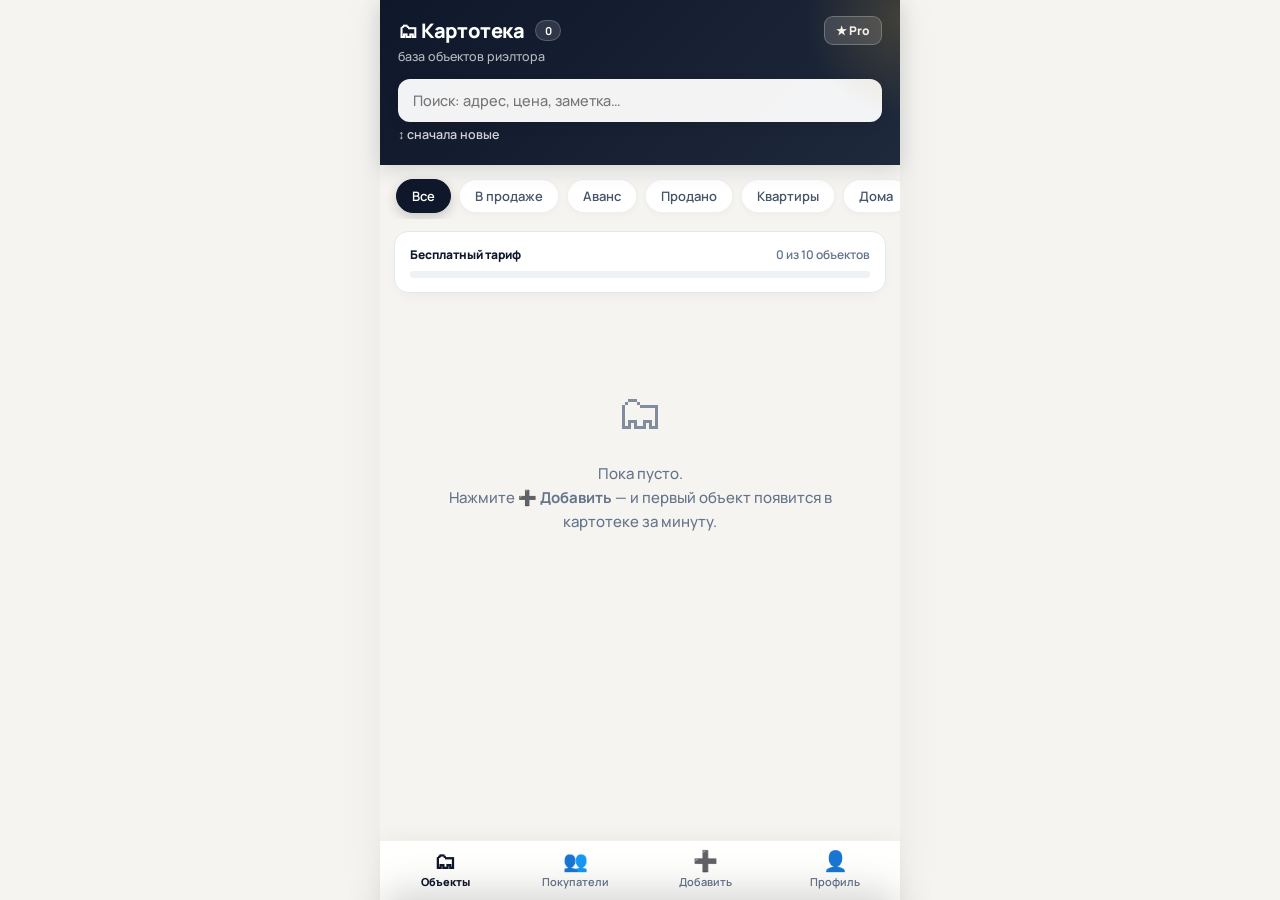
==== commit 0218b5d1: "Fix stale cache: SW auto-update + reload; add visible Pro button in header Co-Authored-By: Claude Op" ====
--- a/app/index.html
+++ b/app/index.html
@@ -5,6 +5,11 @@
 <meta name="viewport" content="width=device-width, initial-scale=1.0, maximum-scale=1.0, user-scalable=no">
 <title>Картотека — база объектов риэлтора</title>
 <script src="https://telegram.org/js/telegram-web-app.js"></script>
+<link rel="manifest" href="manifest.json">
+<meta name="theme-color" content="#0f172a">
+<meta name="apple-mobile-web-app-capable" content="yes">
+<meta name="apple-mobile-web-app-status-bar-style" content="black-translucent">
+<link rel="apple-touch-icon" href="icon-192.png">
 <style>
 @import url('https://fonts.googleapis.com/css2?family=Manrope:wght@400;500;600;700;800&display=swap');
 
@@ -966,6 +971,78 @@
   font-weight: 500;
 }
 
+
+/* ================= BUYERS ================= */
+.buy{background:var(--card);border-radius:18px;margin-bottom:14px;cursor:pointer;border:1px solid rgba(0,0,0,.04);
+  box-shadow:0 10px 25px -5px rgba(15,23,42,.05);padding:16px 17px;transition:all .25s cubic-bezier(.16,1,.3,1)}
+.buy:active{transform:scale(.985)}
+.buy .bt{display:flex;align-items:baseline;gap:9px;margin-bottom:3px}
+.buy .bn{font-size:16.5px;font-weight:800;letter-spacing:-.01em}
+.buy .bs{font-size:10.5px;font-weight:800;padding:3px 9px;border-radius:8px;text-transform:uppercase;letter-spacing:.04em;color:#fff;margin-left:auto}
+.s-new{background:linear-gradient(135deg,#2563eb,#3b82f6)}
+.s-show{background:linear-gradient(135deg,#d97706,#f59e0b)}
+.s-deal{background:linear-gradient(135deg,#059669,#10b981)}
+.s-off{background:linear-gradient(135deg,#475569,#64748b)}
+.buy .bbud{font-size:19px;font-weight:800;margin:6px 0 2px;letter-spacing:-.02em}
+.buy .bw{color:var(--soft);font-size:13.5px;font-weight:500;line-height:1.4}
+.buy .bmeta{display:flex;gap:6px;margin-top:10px;flex-wrap:wrap;font-size:11.5px}
+.buy .bmeta span{background:#f1f5f9;color:#334155;border-radius:6px;padding:3px 9px;font-weight:600;border:1px solid rgba(0,0,0,.03)}
+.mtag{display:inline-block;background:var(--gold-light,#f6efe1);color:#8a6a24;border:1px solid rgba(184,146,65,.3);
+  border-radius:8px;padding:3px 10px;font-size:11.5px;font-weight:700;margin-top:8px}
+.matchcard{display:flex;gap:12px;align-items:center;padding:11px;border:1px solid var(--line);border-radius:13px;margin-bottom:9px;background:#fff;cursor:pointer}
+.matchcard img{width:64px;height:52px;object-fit:cover;border-radius:9px;flex:0 0 auto}
+.matchcard .mph{width:64px;height:52px;border-radius:9px;background:#e2e8f0;display:flex;align-items:center;justify-content:center;font-size:20px;flex:0 0 auto}
+.matchcard .mi{flex:1;min-width:0}
+.matchcard .mp{font-weight:800;font-size:15px}
+.matchcard .ma{color:var(--mut);font-size:12.5px;font-weight:500;white-space:nowrap;overflow:hidden;text-overflow:ellipsis}
+
+/* ================= SHOWS / REMINDERS / STATS ================= */
+.showrow{display:flex;gap:11px;align-items:center;padding:10px 11px;border:1px solid var(--line);border-radius:12px;margin-bottom:8px;background:#fff}
+.showrow .si{flex:1;min-width:0}
+.showrow .st1{font-weight:700;font-size:14px;white-space:nowrap;overflow:hidden;text-overflow:ellipsis}
+.showrow .st2{color:var(--mut);font-size:12px;font-weight:500;margin-top:1px}
+.showrow .del2{background:none;border:0;color:#cbd5e1;font-size:17px;cursor:pointer;padding:2px 4px}
+.rx{font-size:11px;font-weight:800;padding:3px 8px;border-radius:7px;white-space:nowrap}
+.rx-like{background:#eaf4ee;color:#1c7a4a}
+.rx-think{background:#fbf2e8;color:#a35d13}
+.rx-no{background:#f8ece9;color:#a63a2c}
+.due{display:inline-block;font-size:11px;font-weight:800;padding:3px 9px;border-radius:8px;margin-top:8px}
+.due-over{background:#f8ece9;color:#a63a2c}
+.due-today{background:#fff4e0;color:#a35d13}
+.due-soon{background:#eef2f6;color:#475569}
+.navdot{position:absolute;top:5px;right:calc(50% - 22px);min-width:17px;height:17px;padding:0 4px;border-radius:9px;
+  background:#dc2626;color:#fff;font-size:10px;font-weight:800;display:flex;align-items:center;justify-content:center}
+#nav button{position:relative}
+.stats{display:grid;grid-template-columns:repeat(2,1fr);gap:10px;margin-top:4px}
+.stat{background:linear-gradient(180deg,#fcfbf7,#fff);border:1px solid rgba(0,0,0,.05);border-radius:14px;padding:13px 14px}
+.stat .sv{font-size:22px;font-weight:800;letter-spacing:-.02em}
+.stat .sl{font-size:11.5px;color:var(--mut);font-weight:600;margin-top:2px}
+.pickrow{display:flex;gap:11px;align-items:center;padding:11px;border:1px solid var(--line);border-radius:12px;margin-bottom:8px;cursor:pointer;background:#fff}
+.pickrow:active{background:var(--bg)}
+.pickrow img{width:52px;height:44px;object-fit:cover;border-radius:8px}
+.pickrow .pph{width:52px;height:44px;border-radius:8px;background:#e2e8f0;display:flex;align-items:center;justify-content:center;font-size:17px}
+.sortbtn{background:none;border:0;color:rgba(255,255,255,.8);font-size:12.5px;font-weight:600;font-family:inherit;cursor:pointer;padding:4px 0}
+/* ================= TEMPLATES / PRO ================= */
+.tpl{border:1px solid var(--line);border-radius:13px;padding:13px 14px;margin-bottom:9px;background:#fff;cursor:pointer}
+.tpl:active{background:var(--bg)}
+.tpl b{display:block;font-size:14.5px;margin-bottom:4px}
+.tpl p{margin:0;color:var(--mut);font-size:12.5px;font-weight:500;line-height:1.45;white-space:pre-wrap}
+.protag{display:inline-flex;align-items:center;gap:5px;background:linear-gradient(135deg,#b89241,#d9b46a);color:#0f172a;
+  font-size:10.5px;font-weight:800;padding:3px 9px;border-radius:8px;letter-spacing:.03em;margin-left:7px}
+.limitbar{background:#fff;border:1px solid var(--line);border-radius:14px;padding:14px 15px;margin:12px 14px 0;box-shadow:0 6px 18px -8px rgba(15,23,42,.08)}
+.limitbar .lt{display:flex;justify-content:space-between;align-items:baseline;font-size:13px;font-weight:700;margin-bottom:8px}
+.limitbar .lt span{color:var(--mut);font-weight:600;font-size:12px}
+.lbar{height:7px;background:#eef1f5;border-radius:4px;overflow:hidden}
+.lbar i{display:block;height:100%;background:linear-gradient(90deg,#b89241,#d9b46a);border-radius:4px;transition:width .3s}
+.lbar.full i{background:linear-gradient(90deg,#c25050,#e07070)}
+.limitbar .lb{margin-top:10px;width:100%;border:0;border-radius:11px;padding:11px;font-size:14px;font-weight:800;
+  background:linear-gradient(135deg,#0f172a,#1e293b);color:#fff;cursor:pointer;font-family:inherit}
+.priceplan{border:1.5px solid var(--line);border-radius:16px;padding:18px;margin-bottom:12px;background:#fff}
+.priceplan.on{border-color:var(--gold);background:linear-gradient(180deg,#fcfbf7,#fff)}
+.priceplan h4{margin:0 0 4px;font-size:17px;font-weight:800}
+.priceplan .pp{font-size:26px;font-weight:800;letter-spacing:-.02em;margin:6px 0 10px}
+.priceplan .pp small{font-size:13px;color:var(--mut);font-weight:600}
+.priceplan ul{margin:0;padding-left:20px;color:var(--soft);font-size:13.5px;font-weight:500;line-height:1.75}
 /* ================= PROFILE ================= */
 .pver {
   color: var(--mut);
@@ -981,14 +1058,30 @@
 
   <div id="list-screen" class="screen on">
     <div class="hd">
-      <div class="t1">🗂 Картотека <span class="cnt" id="cnt">0</span></div>
+      <div class="t1">🗂 Картотека <span class="cnt" id="cnt">0</span>
+        <button onclick="openPlans()" style="margin-left:auto;background:rgba(255,255,255,.14);border:1px solid rgba(255,255,255,.25);color:#fff;font-family:inherit;font-size:12px;font-weight:800;padding:5px 11px;border-radius:9px;cursor:pointer" id="protop">★ Pro</button>
+      </div>
       <div class="t2" id="who">база объектов риэлтора</div>
       <div class="searchrow"><input id="search" placeholder="Поиск: адрес, цена, заметка…" oninput="render()"></div>
+      <button class="sortbtn" id="sortb" onclick="cycleSort()"></button>
     </div>
     <div class="chips" id="chips"></div>
+    <div id="limitbox"></div>
     <div id="list"></div>
   </div>
 
+  <div id="buyers-screen" class="screen">
+    <div class="hd">
+      <div class="t1">👥 Покупатели <span class="cnt" id="bcnt">0</span></div>
+      <div class="t2">заявки клиентов: бюджет, что ищут, сроки</div>
+      <div class="searchrow"><input id="bsearch" placeholder="Поиск: имя, район, бюджет…" oninput="renderBuyers()"></div>
+    </div>
+    <div class="chips" id="bchips"></div>
+    <div id="blist"></div>
+  </div>
+
+  <div id="buyer-screen" class="screen"></div>
+  <div id="bform-screen" class="screen"></div>
   <div id="detail-screen" class="screen"></div>
   <div id="form-screen" class="screen"></div>
   <div id="pdf-screen" class="screen"></div>
@@ -1006,18 +1099,27 @@
       <input id="pf-tg" placeholder="t.me/username">
       <button class="fbtn" onclick="saveProfile()">Сохранить</button>
       <div class="sect" style="margin-top:18px">
+        <h3>Тариф</h3>
+        <div id="planbox"></div>
+      </div>
+      <div class="sect" style="margin-top:14px">
+        <h3>Статистика</h3>
+        <div class="stats" id="statsbox"></div>
+      </div>
+      <div class="sect" style="margin-top:14px">
         <h3>Данные</h3>
         <button class="a3" style="color:var(--acc);border-color:#cfe0f0" onclick="exportAll()">⬇️ Экспорт базы (файл)</button>
         <label style="margin-top:10px">Импорт из файла</label>
         <input type="file" accept=".json" onchange="importAll(this)">
       </div>
-      <div class="pver">Картотека v1.0 · данные хранятся на этом устройстве<span id="cloudnote"></span></div>
+      <div class="pver">Картотека v4.0 · данные хранятся на этом устройстве<span id="cloudnote"></span></div>
     </div>
   </div>
 
   <div id="nav">
     <button id="nb-list" class="on" onclick="go('list')"><span class="ic">🗂</span>Объекты</button>
-    <button id="nb-form" onclick="openForm()"><span class="ic">➕</span>Добавить</button>
+    <button id="nb-buyers" onclick="go('buyers')"><span class="ic">👥</span>Покупатели</button>
+    <button id="nb-add" onclick="addNew()"><span class="ic">➕</span>Добавить</button>
     <button id="nb-profile" onclick="openProfile()"><span class="ic">👤</span>Профиль</button>
   </div>
 
@@ -1035,8 +1137,14 @@
 /* ================= DB (IndexedDB) ================= */
 let db;
 function idb(){ return new Promise((res,rej)=>{
-  const r=indexedDB.open('kartoteka',1);
-  r.onupgradeneeded=e=>{ e.target.result.createObjectStore('objects',{keyPath:'id'}); e.target.result.createObjectStore('kv'); };
+  const r=indexedDB.open('kartoteka',3);
+  r.onupgradeneeded=e=>{
+    const d=e.target.result;
+    if(!d.objectStoreNames.contains('objects')) d.createObjectStore('objects',{keyPath:'id'});
+    if(!d.objectStoreNames.contains('kv')) d.createObjectStore('kv');
+    if(!d.objectStoreNames.contains('buyers')) d.createObjectStore('buyers',{keyPath:'id'});
+    if(!d.objectStoreNames.contains('shows')) d.createObjectStore('shows',{keyPath:'id'});
+  };
   r.onsuccess=e=>res(e.target.result); r.onerror=()=>rej(r.error);
 });}
 function tx(store,mode){ return db.transaction(store,mode).objectStore(store); }
@@ -1045,9 +1153,35 @@
 function dbDel(id){ return new Promise(res=>{ tx('objects','readwrite').delete(id).onsuccess=()=>res(); }); }
 function kvGet(k){ return new Promise(res=>{ const q=tx('kv','readonly').get(k); q.onsuccess=()=>res(q.result); }); }
 function kvSet(k,v){ return new Promise(res=>{ tx('kv','readwrite').put(v,k).onsuccess=()=>res(); }); }
+function buyAll(){ return new Promise(res=>{ const q=tx('buyers','readonly').getAll(); q.onsuccess=()=>res(q.result||[]); }); }
+function buyPut(b){ return new Promise(res=>{ tx('buyers','readwrite').put(b).onsuccess=()=>res(); }); }
+function buyDel(id){ return new Promise(res=>{ tx('buyers','readwrite').delete(id).onsuccess=()=>res(); }); }
+function showAll(){ return new Promise(res=>{ const q=tx('shows','readonly').getAll(); q.onsuccess=()=>res(q.result||[]); }); }
+function showPut(x){ return new Promise(res=>{ tx('shows','readwrite').put(x).onsuccess=()=>res(); }); }
+function showDel(id){ return new Promise(res=>{ tx('shows','readwrite').delete(id).onsuccess=()=>res(); }); }
 
 /* ================= STATE ================= */
 let OBJ=[], filter='all', cur=null, slide=0, editId=null, formPhotos=[], formFeats=[];
+let BUY=[], bfilter='all', bcur=null, beditId=null;
+let SHOW=[], sortBy='new';
+let LIC={pro:false,until:0,code:''};
+const FREE_LIMIT=10;
+const isPro=()=>LIC.pro && (!LIC.until || LIC.until>Date.now());
+const canAdd=()=>isPro() || OBJ.length<FREE_LIMIT;
+const BUY_URL='https://t.me/deniskrytsin';
+const B_LABEL={new:'Новый',show:'На показах',deal:'Сделка',off:'Отказ'};
+const RX={like:['👍 Понравилось','rx-like'],think:['🤔 Думает','rx-think'],no:['👎 Не подошло','rx-no']};
+const today=()=>new Date().toISOString().slice(0,10);
+const dLabel=d=>{ if(!d)return null;
+  const t=today(); const diff=Math.round((new Date(d)-new Date(t))/86400000);
+  if(diff<0) return ['Просрочено: '+ru(d),'due-over'];
+  if(diff===0) return ['Связаться сегодня','due-today'];
+  if(diff<=3) return ['Через '+diff+(diff===1?' день':' дня')+' — '+ru(d),'due-today'];
+  return ['Связаться '+ru(d),'due-soon'];
+};
+const ru=d=>{ try{ return new Date(d).toLocaleDateString('ru-RU',{day:'numeric',month:'short'}); }catch(e){ return d; } };
+const dueCount=()=>BUY.filter(b=>b.status!=='deal'&&b.status!=='off'&&b.next&&b.next<=today()).length;
+const B_CLASS={new:'s-new',show:'s-show',deal:'s-deal',off:'s-off'};
 let PROFILE={name:'',title:'',phone:'',tg:''};
 const ST_LABEL={sale:'В продаже',avans:'Аванс',sold:'Продано'};
 const ST_CLASS={sale:'b-sale',avans:'b-avans',sold:'b-sold'};
@@ -1059,7 +1193,7 @@
   if(!TG || !TG.CloudStorage) return;
   try{
     const light=OBJ.map(o=>({...o,photos:[]}));
-    const s=JSON.stringify({v:1,profile:PROFILE,objects:light});
+    const s=JSON.stringify({v:3,profile:PROFILE,objects:light,buyers:BUY,shows:SHOW});
     const chunks=[]; for(let i=0;i<s.length;i+=3800) chunks.push(s.slice(i,i+3800));
     TG.CloudStorage.setItem('meta',String(chunks.length),()=>{});
     chunks.forEach((c,i)=>TG.CloudStorage.setItem('d'+i,c,()=>{}));
@@ -1075,7 +1209,11 @@
       try{
         const s=keys.map(k=>vals[k]||'').join('');
         const data=JSON.parse(s);
-        for(const o of data.objects){ const ex=OBJ.find(x=>x.id===o.id); if(!ex) await dbPut(o); }
+        for(const o of (data.objects||[])){ const ex=OBJ.find(x=>x.id===o.id); if(!ex) await dbPut(o); }
+        for(const b of (data.buyers||[])){ const ex=BUY.find(x=>x.id===b.id); if(!ex) await buyPut(b); }
+        for(const x of (data.shows||[])){ const ex=SHOW.find(y=>y.id===x.id); if(!ex) await showPut(x); }
+        BUY=await buyAll();
+  SHOW=await showAll(); SHOW=await showAll(); renderBuyers();
         if(data.profile && data.profile.name) { PROFILE=data.profile; await kvSet('profile',PROFILE); }
         OBJ=await dbAll(); render(); toast('Восстановлено из облака: '+data.objects.length+' объектов');
       }catch(err){ toast('Копия повреждена'); }
@@ -1097,7 +1235,10 @@
     const okF=filter=='all'||o.status==filter||o.type==filter;
     const hay=(o.addr+' '+o.type+' '+o.price+' '+(o.notes||'')).toLowerCase();
     return okF&&(!q||hay.includes(q));
-  }).sort((a,b)=>b.created-a.created);
+  }).sort((a,b)=> sortBy==='cheap' ? a.price-b.price : sortBy==='rich' ? b.price-a.price : b.created-a.created);
+  const sb=document.getElementById('sortb');
+  if(sb) sb.textContent = '↕ '+({new:'сначала новые',cheap:'сначала дешевле',rich:'сначала дороже'}[sortBy]);
+  renderLimit();
   const el=document.getElementById('list');
   if(!OBJ.length){
     el.innerHTML=`<div class="empty"><div class="big">🗂</div>Пока пусто.<br>Нажмите <b>➕ Добавить</b> — и первый объект появится в картотеке за минуту.</div>`;
@@ -1116,13 +1257,38 @@
 }
 
 /* ================= SCREENS ================= */
+let lastTab='list';
 function go(name){
   document.querySelectorAll('.screen').forEach(s=>s.classList.remove('on'));
-  document.getElementById(name+'-screen').classList.add('on');
-  ['list','form','profile'].forEach(n=>{const b=document.getElementById('nb-'+n);if(b)b.classList.toggle('on',n==name)});
+  const el=document.getElementById(name+'-screen'); if(!el)return;
+  el.classList.add('on');
+  if(name==='list'||name==='buyers') lastTab=name;
+  ['list','buyers','profile'].forEach(n=>{const b=document.getElementById('nb-'+n);if(b)b.classList.toggle('on',n==name)});
   window.scrollTo(0,0);
-  if(TG){ try{ name=='list'?TG.BackButton.hide():TG.BackButton.show(); }catch(e){} }
-}
+  if(TG){ try{ (name=='list'||name=='buyers')?TG.BackButton.hide():TG.BackButton.show(); }catch(e){} }
+}
+function renderLimit(){
+  const box=document.getElementById('limitbox'); if(!box)return;
+  if(isPro()){
+    box.innerHTML=`<div class="limitbar"><div class="lt"><span style="color:var(--ink);font-weight:800">Тариф Pro<span class="protag">★ PRO</span></span>
+      <span>без ограничений${LIC.until?' · до '+ru(new Date(LIC.until).toISOString().slice(0,10)):''}</span></div></div>`;
+    return;
+  }
+  const n=OBJ.length, pct=Math.min(100,Math.round(n/FREE_LIMIT*100)), full=n>=FREE_LIMIT;
+  box.innerHTML=`<div class="limitbar">
+    <div class="lt"><span style="color:var(--ink);font-weight:800">Бесплатный тариф</span><span>${n} из ${FREE_LIMIT} объектов</span></div>
+    <div class="lbar ${full?'full':''}"><i style="width:${pct}%"></i></div>
+    ${full?`<button class="lb" onclick="openPlans()">★ Снять ограничение — Pro</button>`:''}
+  </div>`;
+}
+function navBadge(){
+  const b=document.getElementById('nb-buyers'); if(!b)return;
+  const old=b.querySelector('.navdot'); if(old) old.remove();
+  const n=dueCount();
+  if(n){ const d=document.createElement('span'); d.className='navdot'; d.textContent=n; b.appendChild(d); }
+}
+function cycleSort(){ sortBy = sortBy==='new'?'cheap':sortBy==='cheap'?'rich':'new'; render(); }
+function addNew(){ lastTab==='buyers' ? openBuyerForm() : openForm(); }
 if(TG){ try{ TG.BackButton.onClick(()=>go('list')); }catch(e){} }
 
 function openDetail(id){
@@ -1148,10 +1314,16 @@
           ${o.phone?`<div><b>Телефон</b><a href="tel:${o.phone.replace(/[^+\d]/g,'')}" style="color:var(--acc);text-decoration:none">${esc(o.phone)}</a></div>`:''}
           ${o.fee?`<div style="grid-column:1/3"><b>Комиссия / условия</b>${esc(o.fee)}</div>`:''}
         </div><div class="hint">В презентацию для клиента этот блок не попадает</div></div>`:''}
+      <div class="sect"><h3>👣 Кому показывали (${showsOfObj(o.id).length})</h3>
+        ${showsHtml(showsOfObj(o.id),'obj')}
+        <button class="addfeat" style="margin-top:9px" onclick="pickForShow('obj')">＋ отметить показ</button>
+      </div>
       <div class="actions">
-        <button class="abtn a1" onclick="openShare()">📤 Отправить клиенту<small>картинка · PDF · текст</small></button>
-        <button class="abtn a2" onclick="openForm('${o.id}')">✏️ Изменить<small>фото · цена · статус</small></button>
+        <button class="abtn a1" onclick="openShare()">📤 Отправить клиенту<small>ссылка · PDF · картинка</small></button>
+        <button class="abtn a2" onclick="openTemplates({obj:cur})">💬 Написать<small>шаблоны собственнику</small></button>
       </div>
+      <button class="a3" style="color:var(--acc);border-color:#cfe0f0" onclick="openForm('${o.id}')">✏️ Изменить объект</button>
+      <button class="a3" style="color:var(--acc);border-color:#cfe0f0" onclick="dupObj('${o.id}')">⧉ Дублировать объект</button>
       <button class="a3" onclick="delObj('${o.id}')">🗑 Удалить объект</button>
     </div>`;
   go('detail');
@@ -1163,16 +1335,25 @@
   document.querySelectorAll('#dots .dot').forEach((el,k)=>el.classList.toggle('on',k==slide));
 }
 async function setStatus(s){ cur.status=s; await dbPut(cur); OBJ=await dbAll(); openDetail(cur.id); toast('Статус: '+ST_LABEL[s]); cloudBackup(); }
+async function dupObj(id){
+  if(!canAdd()){ openPlans(); return; }
+  const o=OBJ.find(x=>x.id===id); if(!o)return;
+  const c={...o, id:'o'+Date.now(), addr:o.addr+' (копия)', created:Date.now(), linkId:undefined, status:'sale'};
+  await dbPut(c); OBJ=await dbAll(); render(); openDetail(c.id); toast('Копия создана — поправьте адрес и цену'); cloudBackup();
+}
 async function delObj(id){
   let ok;
   try{ ok = TG&&TG.showConfirm ? await new Promise(r=>TG.showConfirm('Удалить объект безвозвратно?',r)) : confirm('Удалить объект безвозвратно?'); }
   catch(e){ ok = confirm('Удалить объект безвозвратно?'); }
   if(!ok)return;
-  await dbDel(id); OBJ=await dbAll(); render(); go('list'); toast('Объект удалён'); cloudBackup();
+  await dbDel(id);
+  for(const x of showsOfObj(id)) await showDel(x.id);
+  OBJ=await dbAll(); SHOW=await showAll(); render(); go('list'); toast('Объект удалён'); cloudBackup();
 }
 
 /* ================= FORM ================= */
 function openForm(id){
+  if(!id && !canAdd()){ openPlans(); return; }
   editId=id||null;
   const o=id?OBJ.find(x=>x.id===id):null;
   formPhotos=o?[...o.photos]:[];
@@ -1408,13 +1589,453 @@
   navigator.clipboard&&navigator.clipboard.writeText(t).then(()=>toast('Текст скопирован'));
 }
 
+
+/* ================= BUYERS ================= */
+function bchipsRender(){
+  const c=[['all','Все'],['new','Новые'],['show','На показах'],['deal','Сделка'],['off','Отказ']];
+  document.getElementById('bchips').innerHTML=c.map(([k,l])=>
+    `<div class="chip ${bfilter==k?'on':''}" onclick="bfilter='${k}';renderBuyers()">${l}</div>`).join('');
+}
+function renderBuyers(){
+  bchipsRender();
+  document.getElementById('bcnt').textContent=BUY.length;
+  const q=(document.getElementById('bsearch').value||'').toLowerCase();
+  const rows=BUY.filter(b=>{
+    const okF=bfilter=='all'||b.status==bfilter;
+    const hay=(b.name+' '+(b.want||'')+' '+(b.area||'')+' '+b.budget+' '+(b.notes||'')).toLowerCase();
+    return okF&&(!q||hay.includes(q));
+  }).sort((a,b)=>{
+    const ua=(a.status!=='deal'&&a.status!=='off'&&a.next&&a.next<=today())?0:1;
+    const ub=(b.status!=='deal'&&b.status!=='off'&&b.next&&b.next<=today())?0:1;
+    if(ua!==ub) return ua-ub;
+    return b.created-a.created;
+  });
+  const el=document.getElementById('blist');
+  if(!BUY.length){
+    el.innerHTML=`<div class="empty"><div class="big">👥</div>База покупателей пуста.<br>Нажмите <b>➕ Добавить</b> — запишите заявку клиента:<br>бюджет, что ищет, сроки.</div>`;
+    return;
+  }
+  el.innerHTML=rows.map(b=>{
+    const m=matchCount(b), sh=showsOfBuyer(b.id).length;
+    const due=(b.status!=='deal'&&b.status!=='off')?dLabel(b.next):null;
+    return `<div class="buy" onclick="openBuyer('${b.id}')">
+      <div class="bt"><span class="bn">${esc(b.name)}</span><span class="bs ${B_CLASS[b.status]}">${B_LABEL[b.status]}</span></div>
+      <div class="bbud">${fmt(b.budget)}${b.mortgage?' · ипотека':' · наличные'}</div>
+      <div class="bw">${esc(b.want||'—')}</div>
+      <div class="bmeta">${b.area?`<span>${esc(b.area)}</span>`:''}${b.rooms?`<span>${esc(b.rooms)} комн.</span>`:''}${b.deadline?`<span>до ${esc(b.deadline)}</span>`:''}${sh?`<span>👣 показов: ${sh}</span>`:''}</div>
+      ${m?`<div class="mtag">🎯 подходит объектов: ${m}</div>`:''}
+      ${due?`<span class="due ${due[1]}">${due[0]}</span>`:''}
+      ${b.phone?`<a href="tel:${b.phone.replace(/[^+\d]/g,'')}" onclick="event.stopPropagation()" style="display:inline-block;margin-top:9px;margin-left:${due?'8px':'0'};font-size:12.5px;font-weight:700;color:var(--acc);text-decoration:none">📞 Позвонить</a>`:''}
+    </div>`;
+  }).join('')||'<div class="empty">Ничего не найдено</div>';
+}
+function matchList(b){
+  const bud=+b.budget||0; if(!bud) return [];
+  const lo=bud*0.85, hi=bud*1.05;
+  return OBJ.filter(o=>o.status!=='sold' && o.price>=lo && o.price<=hi &&
+    (!b.type||b.type==='Любой'||o.type===b.type)).sort((a,c)=>a.price-c.price);
+}
+function matchCount(b){ return matchList(b).length; }
+
+function openBuyer(id){
+  bcur=BUY.find(b=>b.id===id); if(!bcur)return;
+  const b=bcur, ms=matchList(b);
+  document.getElementById('buyer-screen').innerHTML=`
+    <div class="dhead"><button onclick="go('buyers')">‹</button><div class="dt">${esc(b.name)}</div></div>
+    <div class="dbody">
+      <div class="dprice">${fmt(b.budget)}</div>
+      <div class="daddr">${b.mortgage?'Ипотека одобрена':'Наличные'}${b.own?' · есть что продать':''}</div>
+      <div class="statusrow">
+        ${Object.keys(B_LABEL).map(k=>`<div class="st ${b.status==k?'on-'+(k=='deal'?'sale':k=='show'?'avans':'sold'):''}" onclick="setBStatus('${k}')">${B_LABEL[k]}</div>`).join('')}
+      </div>
+      <div class="sect"><h3>Что ищет</h3>
+        <div class="notes">${esc(b.want||'—')}</div>
+        <div class="kv" style="margin-top:11px">
+          ${b.type?`<div><b>Тип</b>${esc(b.type)}</div>`:''}
+          ${b.rooms?`<div><b>Комнат</b>${esc(b.rooms)}</div>`:''}
+          ${b.area?`<div><b>Район</b>${esc(b.area)}</div>`:''}
+          ${b.deadline?`<div><b>Срок</b>${esc(b.deadline)}</div>`:''}
+        </div>
+      </div>
+      <div class="sect"><h3>⏰ Следующий контакт</h3>
+        <input type="date" id="b-next-inline" value="${b.next||''}" onchange="setNext(this.value)"
+          style="width:100%;border:1px solid var(--line);border-radius:10px;padding:10px 12px;font-size:15px;font-family:inherit;color:var(--ink);background:#fff">
+        ${(()=>{const d=dLabel(b.next);return d?`<span class="due ${d[1]}">${d[0]}</span>`:'<div class="notes" style="color:var(--mut);margin-top:8px">Поставьте дату — приложение напомнит на вкладке «Покупатели».</div>';})()}
+      </div>
+      ${b.notes?`<div class="sect"><h3>Заметки</h3><div class="notes">${esc(b.notes)}</div></div>`:''}
+      <div class="sect priv"><h3>🔒 Контакты клиента</h3>
+        <div class="kv">
+          ${b.phone?`<div><b>Телефон</b><a href="tel:${b.phone.replace(/[^+\d]/g,'')}" style="color:var(--acc);text-decoration:none">${esc(b.phone)}</a></div>`:''}
+          ${b.source?`<div><b>Откуда пришёл</b>${esc(b.source)}</div>`:''}
+        </div>
+        <div class="hint">Видно только вам</div>
+      </div>
+      <div class="sect"><h3>👣 История показов (${showsOfBuyer(b.id).length})</h3>
+        ${showsHtml(showsOfBuyer(b.id),'buyer')}
+        <button class="addfeat" style="margin-top:9px" onclick="pickForShow('buyer')">＋ отметить показ</button>
+      </div>
+      <div class="sect"><h3>🎯 Подходящие объекты (${ms.length})</h3>
+        ${ms.length?ms.map(o=>`<div class="matchcard" onclick="openDetail('${o.id}')">
+            ${o.photos.length?`<img src="${o.photos[0]}">`:`<div class="mph">🏠</div>`}
+            <div class="mi"><div class="mp">${fmt(o.price)}</div><div class="ma">${esc(o.type)} · ${esc(o.addr)}</div></div>
+          </div>`).join(''):`<div class="notes" style="color:var(--mut)">Пока нет объектов в бюджете клиента. Добавьте объекты — подбор обновится сам.</div>`}
+      </div>
+      <div class="actions">
+        <button class="abtn a1" onclick="shareMatches()">📤 Подборка<small>объекты в бюджете</small></button>
+        <button class="abtn a2" onclick="openTemplates({buyer:bcur})">💬 Написать<small>готовые шаблоны</small></button>
+      </div>
+      <button class="a3" style="color:var(--acc);border-color:#cfe0f0" onclick="openBuyerForm('${b.id}')">✏️ Изменить данные</button>
+      <button class="a3" onclick="delBuyer('${b.id}')">🗑 Удалить покупателя</button>
+    </div>`;
+  go('buyer');
+}
+async function setNext(v){ bcur.next=v; await buyPut(bcur); BUY=await buyAll(); openBuyer(bcur.id); renderBuyers(); navBadge(); toast(v?'Напоминание: '+ru(v):'Напоминание снято'); cloudBackup(); }
+async function setBStatus(k){ bcur.status=k; await buyPut(bcur); BUY=await buyAll(); openBuyer(bcur.id); renderBuyers(); toast('Статус: '+B_LABEL[k]); cloudBackup(); }
+async function delBuyer(id){
+  let ok;
+  try{ ok = TG&&TG.showConfirm ? await new Promise(r=>TG.showConfirm('Удалить покупателя?',r)) : confirm('Удалить покупателя?'); }
+  catch(e){ ok = confirm('Удалить покупателя?'); }
+  if(!ok)return;
+  await buyDel(id);
+  for(const x of showsOfBuyer(id)) await showDel(x.id);
+  BUY=await buyAll(); SHOW=await showAll(); renderBuyers(); navBadge(); go('buyers'); toast('Удалено'); cloudBackup();
+}
+function shareMatches(){
+  const b=bcur, ms=matchList(b);
+  if(!ms.length){ toast('Пока нечего отправлять'); return; }
+  const t=`Подборка для ${b.name} (бюджет ${fmt(b.budget)}):\n\n`+
+    ms.map((o,i)=>`${i+1}. ${o.type} · ${o.addr}\n   ${fmt(o.price)}${o.area?' · '+o.area:''}`).join('\n\n')+
+    `\n\n${PROFILE.name||''} ${PROFILE.phone||''}`.trimEnd();
+  if(TG){ TG.openTelegramLink('https://t.me/share/url?url=%20&text='+encodeURIComponent(t)); return; }
+  if(navigator.share){ navigator.share({text:t}).catch(()=>{}); return; }
+  navigator.clipboard&&navigator.clipboard.writeText(t).then(()=>toast('Подборка скопирована'));
+}
+
+function openBuyerForm(id){
+  beditId=id||null;
+  const b=id?BUY.find(x=>x.id===id):null;
+  document.getElementById('bform-screen').innerHTML=`
+    <div class="dhead"><button onclick="go(beditId?'buyer':'buyers')">‹</button><div class="dt">${b?'Редактирование':'Новый покупатель'}</div></div>
+    <div class="form">
+      <label>Имя клиента *</label>
+      <input id="b-name" value="${b?esc(b.name):''}" placeholder="Анна Петрова">
+      <label>🔒 Телефон</label>
+      <input id="b-phone" inputmode="tel" value="${b?esc(b.phone||''):''}" placeholder="+7 ___ ___-__-__">
+      <label>Бюджет, ₽ *</label>
+      <input id="b-budget" inputmode="numeric" value="${b?b.budget:''}" placeholder="2600000">
+      <label>Чем платит</label>
+      <select id="b-mort">
+        <option value="1" ${b&&b.mortgage?'selected':''}>Ипотека (одобрена)</option>
+        <option value="0" ${b&&!b.mortgage?'selected':''}>Наличные</option>
+      </select>
+      <label>Что ищет (своими словами)</label>
+      <textarea id="b-want" rows="2" placeholder="2-комн. рядом со школой, не первый этаж">${b?esc(b.want||''):''}</textarea>
+      <div class="row2">
+        <div><label>Тип</label><select id="b-type">${['Любой','Квартира','Дом','Участок','Коммерция'].map(t=>`<option ${b&&b.type==t?'selected':''}>${t}</option>`).join('')}</select></div>
+        <div><label>Комнат</label><input id="b-rooms" value="${b?esc(b.rooms||''):''}" placeholder="2"></div>
+      </div>
+      <div class="row2">
+        <div><label>Район</label><input id="b-area" value="${b?esc(b.area||''):''}" placeholder="центр"></div>
+        <div><label>Срок покупки</label><input id="b-deadline" value="${b?esc(b.deadline||''):''}" placeholder="до сентября"></div>
+      </div>
+      <label>Условия и заметки</label>
+      <textarea id="b-notes" rows="3" placeholder="Есть квартира на продажу, нужна альтернатива. Маткапитал. Смотрит по выходным.">${b?esc(b.notes||''):''}</textarea>
+      <label>Есть что продать (альтернатива)</label>
+      <select id="b-own">
+        <option value="0" ${b&&!b.own?'selected':''}>Нет, свободные деньги</option>
+        <option value="1" ${b&&b.own?'selected':''}>Да, сначала продаём</option>
+      </select>
+      <label>Откуда пришёл</label>
+      <input id="b-source" value="${b?esc(b.source||''):''}" placeholder="Авито / рекомендация / соцсети">
+      <label>⏰ Когда связаться</label>
+      <input type="date" id="b-next" value="${b?(b.next||''):''}">
+      <button class="fbtn" onclick="saveBuyer()">Сохранить</button>
+    </div>`;
+  go('bform');
+}
+async function saveBuyer(){
+  const v=id=>document.getElementById(id).value.trim();
+  const name=v('b-name'), budget=parseInt(v('b-budget').replace(/\D/g,''))||0;
+  if(!name||!budget){ toast('Имя и бюджет обязательны'); return; }
+  const prev=beditId?BUY.find(x=>x.id===beditId):null;
+  const b={
+    id: beditId||('b'+Date.now()),
+    name, phone:v('b-phone'), budget,
+    mortgage: v('b-mort')==='1',
+    want:v('b-want'), type:v('b-type'), rooms:v('b-rooms'), area:v('b-area'),
+    deadline:v('b-deadline'), notes:v('b-notes'),
+    own: v('b-own')==='1', source:v('b-source'), next:v('b-next'),
+    status: prev?prev.status:'new',
+    created: prev?prev.created:Date.now(),
+  };
+  await buyPut(b); BUY=await buyAll(); renderBuyers(); navBadge(); cloudBackup();
+  toast('Сохранено'); openBuyer(b.id);
+}
+
+/* ================= ШАБЛОНЫ СООБЩЕНИЙ ================= */
+function tplVars(ctx){
+  const o=ctx.obj, b=ctx.buyer;
+  return {
+    '{имя}': b?b.name.split(' ')[0]:'',
+    '{клиент}': b?b.name:'',
+    '{объект}': o?`${o.type} · ${o.addr}`:'',
+    '{цена}': o?fmt(o.price):'',
+    '{адрес}': o?o.addr:'',
+    '{бюджет}': b?fmt(b.budget):'',
+    '{риэлтор}': PROFILE.name||'',
+    '{телефон}': PROFILE.phone||'',
+  };
+}
+function fill(t,ctx){ const v=tplVars(ctx); return t.replace(/\{[а-яё]+\}/gi,m=>v[m]!==undefined?v[m]:m); }
+
+const TEMPLATES=[
+  {id:'first', n:'Первый контакт', need:'buyer',
+   t:'{имя}, здравствуйте! Это {риэлтор}, риэлтор. Записал ваш запрос: бюджет {бюджет}. Подберу варианты и пришлю сегодня-завтра. Если появятся вопросы — пишите или звоните: {телефон}'},
+  {id:'send', n:'Отправляю вариант', need:'both',
+   t:'{имя}, посмотрите вариант: {объект}, {цена}. Отправляю фото и подробности. Скажите, подходит ли в целом — и организую просмотр.'},
+  {id:'invite', n:'Приглашение на показ', need:'both',
+   t:'{имя}, добрый день! Готов показать {объект} ({цена}). Когда вам удобно — сегодня вечером или завтра днём? Покажу и расскажу нюансы по документам.'},
+  {id:'after', n:'После показа', need:'buyer',
+   t:'{имя}, спасибо, что нашли время на просмотр! Поделитесь впечатлением: что понравилось, что нет? По вашим замечаниям подберу точнее.'},
+  {id:'remind', n:'Напоминание о себе', need:'buyer',
+   t:'{имя}, здравствуйте! По вашему запросу появились новые варианты. Актуален ли ещё поиск? Если да — пришлю подборку.'},
+  {id:'owner', n:'Отчёт собственнику', need:'obj',
+   t:'Здравствуйте! По вашей квартире ({адрес}) отчёт за неделю: объявление размещено, показы проводятся, обратную связь фиксирую. Держу вас в курсе, при поступлении предложения сразу сообщу.'},
+  {id:'price', n:'Обоснование цены', need:'obj',
+   t:'По {адрес}: сейчас цена {цена}. Смотрю аналоги в вашем районе и реальные сделки. Предлагаю обсудить стратегию: держим цену или корректируем — расскажу, что показывает рынок.'},
+  {id:'deal', n:'Поздравление со сделкой', need:'buyer',
+   t:'{имя}, поздравляю с покупкой! Было приятно работать. Если понадобится помощь с оформлением, переездом или советом по недвижимости — обращайтесь. И буду благодарен за рекомендацию друзьям 🙂'},
+];
+
+function openTemplates(ctx){
+  const list=TEMPLATES.filter(t=>
+    t.need==='buyer'? !!ctx.buyer : t.need==='obj'? !!ctx.obj : (!!ctx.buyer&&!!ctx.obj));
+  document.getElementById('sheet').innerHTML=`
+    <h3>Быстрые сообщения</h3>
+    <p>Тап — текст готов к отправке, подставлены имя, объект и цена</p>
+    <div style="max-height:52vh;overflow:auto">
+    ${list.map(t=>`<div class="tpl" onclick='useTpl("${t.id}")'><b>${t.n}</b><p>${esc(fill(t.t,ctx).slice(0,120))}${fill(t.t,ctx).length>120?'…':''}</p></div>`).join('')}
+    </div>`;
+  window._tplCtx=ctx;
+  sheet(true);
+}
+function useTpl(id){
+  const t=TEMPLATES.find(x=>x.id===id); if(!t)return;
+  const text=fill(t.t,window._tplCtx||{});
+  const b=(window._tplCtx||{}).buyer;
+  sheet(false);
+  document.getElementById('sheet').innerHTML=`
+    <h3>${t.n}</h3>
+    <p style="white-space:pre-wrap;color:var(--soft);font-size:14px">${esc(text)}</p>
+    ${b&&b.phone?`<div class="shopt" onclick="sheet(false);location.href='https://wa.me/${b.phone.replace(/[^\d]/g,'')}?text=${encodeURIComponent(text)}'"><span class="i">💚</span><span><b>Отправить в WhatsApp</b><small>откроется чат с клиентом</small></span></div>`:''}
+    <div class="shopt" onclick="sheet(false);tplToTelegram(${JSON.stringify(text).replace(/"/g,'&quot;')})"><span class="i">✈️</span><span><b>Отправить в Telegram</b><small>выбрать чат</small></span></div>
+    <div class="shopt" onclick="navigator.clipboard.writeText(${JSON.stringify(text).replace(/"/g,'&quot;')}).then(()=>toast('Скопировано'));sheet(false)"><span class="i">📋</span><span><b>Скопировать текст</b><small>вставить куда угодно</small></span></div>`;
+  sheet(true);
+}
+function tplToTelegram(text){
+  if(TG){ TG.openTelegramLink('https://t.me/share/url?url=%20&text='+encodeURIComponent(text)); return; }
+  window.open('https://t.me/share/url?url=%20&text='+encodeURIComponent(text),'_blank');
+}
+
+/* ================= ТАРИФЫ / PRO ================= */
+function openPlans(){
+  const pro=isPro();
+  document.getElementById('sheet').innerHTML=`
+    <h3>${pro?'Ваш тариф':'Тарифы Картотеки'}</h3>
+    <p>${pro?'Спасибо, что поддерживаете сервис!':'Бесплатно — до '+FREE_LIMIT+' объектов. Покупатели, показы и презентации — без ограничений на любом тарифе.'}</p>
+    <div style="max-height:56vh;overflow:auto">
+      <div class="priceplan ${pro?'':'on'}">
+        <h4>Бесплатно</h4>
+        <div class="pp">0 ₽</div>
+        <ul><li>до ${FREE_LIMIT} объектов</li><li>покупатели и подбор</li><li>показы и напоминания</li><li>ссылки, PDF, шаблоны</li></ul>
+      </div>
+      <div class="priceplan ${pro?'on':''}">
+        <h4>Pro <span class="protag">★ PRO</span></h4>
+        <div class="pp">390 ₽ <small>/ месяц</small></div>
+        <ul><li><b>без ограничения по объектам</b></li><li>всё из бесплатного</li><li>поддержка и новые функции первыми</li></ul>
+        ${pro?`<div style="margin-top:12px;color:var(--green);font-weight:700;font-size:13.5px">✓ Активен${LIC.until?' до '+ru(new Date(LIC.until).toISOString().slice(0,10)):''}</div>`
+             :`<button class="fbtn" style="margin-top:14px" onclick="payPro(1)">💳 Оплатить 390 ₽ — месяц</button>
+               <button class="fbtn" style="margin-top:9px;background:linear-gradient(135deg,#b89241,#cfa452);color:#0f172a" onclick="payPro(12)">💳 Год — 3 900 ₽ <span style="font-weight:600">(2 месяца в подарок)</span></button>
+               <div style="text-align:center;color:var(--mut);font-size:11.5px;margin-top:9px">Оплата картой или СБП · чек на почту</div>
+               <button class="addfeat" style="margin-top:12px" onclick="sheet(false);askCode()">У меня есть код активации</button>`}
+      </div>
+    </div>`;
+  sheet(true);
+}
+async function payPro(months){
+  sheet(false); toast('Готовлю оплату…');
+  try{
+    const r=await fetch(LINK_API+'/api/pay/init',{method:'POST',headers:{'Content-Type':'application/json'},body:JSON.stringify({months})});
+    const j=await r.json();
+    if(!j.paymentUrl){ toast(j.error||'Не удалось создать платёж'); return; }
+    await kvSet('payorder',{orderId:j.orderId,months,ts:Date.now()});
+    if(TG&&TG.openLink) TG.openLink(j.paymentUrl); else window.open(j.paymentUrl,'_blank');
+    waitPayment(j.orderId, 60);
+    toast('Открыл страницу оплаты');
+  }catch(e){ toast('Нет связи с сервером оплаты'); }
+}
+async function waitPayment(orderId, tries){
+  for(let i=0;i<tries;i++){
+    await new Promise(s=>setTimeout(s,5000));
+    try{
+      const r=await fetch(LINK_API+'/api/pay/status?order='+encodeURIComponent(orderId));
+      const j=await r.json();
+      if(j.status==='CONFIRMED'&&j.until){
+        LIC={pro:true,until:j.until,code:'card:'+orderId};
+        await kvSet('lic',LIC); await kvSet('payorder',null);
+        render(); renderLimit(); sheet(false);
+        toast('Оплата прошла — Pro активирован 🎉');
+        return true;
+      }
+      if(j.status==='REJECTED'||j.status==='DEADLINE_EXPIRED'){ toast('Платёж не прошёл'); return false; }
+    }catch(e){}
+  }
+  return false;
+}
+async function resumePayment(){
+  const p=await kvGet('payorder');
+  if(!p||!p.orderId||isPro()) return;
+  if(Date.now()-p.ts > 3*3600*1000){ await kvSet('payorder',null); return; }
+  try{
+    const r=await fetch(LINK_API+'/api/pay/status?order='+encodeURIComponent(p.orderId));
+    const j=await r.json();
+    if(j.status==='CONFIRMED'&&j.until){
+      LIC={pro:true,until:j.until,code:'card:'+p.orderId};
+      await kvSet('lic',LIC); await kvSet('payorder',null);
+      render(); renderLimit(); toast('Оплата подтверждена — Pro активирован 🎉');
+    } else if(j.status==='NEW'||j.status==='AUTHORIZED'){ waitPayment(p.orderId, 24); }
+  }catch(e){}
+}
+function buyPro(){
+  const t='Здравствуйте! Хочу оформить Pro в Картотеке.';
+  if(TG){ TG.openTelegramLink(BUY_URL); return; }
+  window.open(BUY_URL,'_blank');
+  toast('Напишите — вышлю реквизиты и код активации');
+}
+function askCode(){
+  document.getElementById('sheet').innerHTML=`
+    <h3>Код активации</h3>
+    <p>Введите код, который получили после оплаты</p>
+    <input id="liccode" placeholder="KRT-XXXX-XXXX" autocomplete="off"
+      style="width:100%;border:1px solid var(--line);border-radius:11px;padding:13px;font-size:16px;font-family:inherit;text-transform:uppercase;letter-spacing:.05em">
+    <button class="fbtn" style="margin-top:12px" onclick="activate()">Активировать</button>`;
+  sheet(true);
+  setTimeout(()=>{const i=document.getElementById('liccode'); if(i)i.focus();},250);
+}
+async function activate(){
+  const code=(document.getElementById('liccode').value||'').trim().toUpperCase();
+  if(!code){ toast('Введите код'); return; }
+  toast('Проверяю код…');
+  try{
+    const r=await fetch(LINK_API+'/api/lic/check',{method:'POST',headers:{'Content-Type':'application/json'},body:JSON.stringify({code})});
+    const j=await r.json();
+    if(!j.ok){ toast(j.error||'Код не подошёл'); return; }
+    LIC={pro:true,until:j.until,code};
+    await kvSet('lic',LIC);
+    sheet(false); render(); renderLimit();
+    toast('Pro активирован! Ограничение снято 🎉');
+  }catch(e){ toast('Нет связи с сервером'); }
+}
+
+/* ================= SHOWS ================= */
+function showsOfBuyer(bid){ return SHOW.filter(x=>x.buyerId===bid).sort((a,b)=>b.date.localeCompare(a.date)); }
+function showsOfObj(oid){ return SHOW.filter(x=>x.objId===oid).sort((a,b)=>b.date.localeCompare(a.date)); }
+function objName(id){ const o=OBJ.find(x=>x.id===id); return o?`${o.type} · ${o.addr}`:'объект удалён'; }
+function buyerName(id){ const b=BUY.find(x=>x.id===id); return b?b.name:'клиент удалён'; }
+
+function showsHtml(list, mode){
+  if(!list.length) return `<div class="notes" style="color:var(--mut)">Показов пока не было.</div>`;
+  return list.map(x=>{
+    const [rl,rc]=RX[x.reaction]||RX.think;
+    return `<div class="showrow">
+      <div class="si"><div class="st1">${esc(mode==='buyer'?objName(x.objId):buyerName(x.buyerId))}</div>
+        <div class="st2">${ru(x.date)}${x.note?' · '+esc(x.note):''}</div></div>
+      <span class="rx ${rc}">${rl}</span>
+      <button class="del2" onclick="event.stopPropagation();delShow('${x.id}')">✕</button>
+    </div>`;
+  }).join('');
+}
+async function delShow(id){ await showDel(id); SHOW=await showAll(); refreshCurrent(); toast('Показ удалён'); cloudBackup(); }
+function refreshCurrent(){
+  if(document.getElementById('buyer-screen').classList.contains('on') && bcur) openBuyer(bcur.id);
+  else if(document.getElementById('detail-screen').classList.contains('on') && cur) openDetail(cur.id);
+}
+
+/* выбор второй стороны показа */
+function pickForShow(mode){
+  const isBuyerSide = mode==='buyer';       // выбираем объект для покупателя
+  const items = isBuyerSide ? OBJ : BUY;
+  if(!items.length){ toast(isBuyerSide?'Сначала добавьте объекты':'Сначала добавьте покупателей'); return; }
+  document.getElementById('sheet').innerHTML=`
+    <h3>Отметить показ</h3>
+    <p>${isBuyerSide?'Какой объект показали клиенту?':'Кому показали объект?'}</p>
+    <div style="max-height:46vh;overflow:auto">
+    ${items.map(it=> isBuyerSide
+      ? `<div class="pickrow" onclick="addShow('${it.id}','${bcur.id}')">
+           ${it.photos.length?`<img src="${it.photos[0]}">`:`<div class="pph">🏠</div>`}
+           <div class="mi"><div class="mp">${fmt(it.price)}</div><div class="ma">${esc(it.type)} · ${esc(it.addr)}</div></div></div>`
+      : `<div class="pickrow" onclick="addShow('${cur.id}','${it.id}')">
+           <div class="pph">👤</div>
+           <div class="mi"><div class="mp">${esc(it.name)}</div><div class="ma">бюджет ${fmt(it.budget)}</div></div></div>`
+    ).join('')}
+    </div>`;
+  sheet(true);
+}
+let pendingShow=null;
+function addShow(objId,buyerId){
+  pendingShow={objId,buyerId};
+  document.getElementById('sheet').innerHTML=`
+    <h3>Как прошёл показ?</h3>
+    <p>${esc(objName(objId))} → ${esc(buyerName(buyerId))}</p>
+    <div class="shopt" onclick="saveShow('like')"><span class="i">👍</span><span><b>Понравилось</b><small>клиент заинтересован, ждём решения</small></span></div>
+    <div class="shopt" onclick="saveShow('think')"><span class="i">🤔</span><span><b>Думает</b><small>нужно время или сравнивает варианты</small></span></div>
+    <div class="shopt" onclick="saveShow('no')"><span class="i">👎</span><span><b>Не подошло</b><small>не тот вариант, ищем дальше</small></span></div>`;
+  sheet(true);
+}
+async function saveShow(reaction){
+  if(!pendingShow)return;
+  const x={id:'s'+Date.now(), ...pendingShow, date:today(), reaction, note:''};
+  await showPut(x); SHOW=await showAll();
+  // показ переводит покупателя в статус «На показах»
+  const b=BUY.find(y=>y.id===x.buyerId);
+  if(b && b.status==='new'){ b.status='show'; await buyPut(b); BUY=await buyAll(); }
+  pendingShow=null; sheet(false); renderBuyers(); refreshCurrent(); navBadge();
+  toast('Показ записан'); cloudBackup();
+}
+
 /* ================= PROFILE ================= */
+function renderPlan(){
+  const box=document.getElementById('planbox'); if(!box)return;
+  box.innerHTML = isPro()
+    ? `<div style="font-size:15.5px;font-weight:800">Pro <span class="protag">★ PRO</span></div>
+       <div class="notes" style="margin-top:6px">Без ограничений${LIC.until?' · активен до '+ru(new Date(LIC.until).toISOString().slice(0,10)):''}</div>`
+    : `<div style="font-size:15.5px;font-weight:800">Бесплатный</div>
+       <div class="notes" style="margin-top:6px">${OBJ.length} из ${FREE_LIMIT} объектов. Покупатели и показы — без лимита.</div>
+       <button class="fbtn" style="margin-top:12px" onclick="openPlans()">★ Перейти на Pro — 390 ₽/мес</button>`;
+}
+function renderStats(){
+  const box=document.getElementById('statsbox'); if(!box)return;
+  const active=OBJ.filter(o=>o.status==='sale').length;
+  const sold=OBJ.filter(o=>o.status==='sold').length;
+  const sum=OBJ.filter(o=>o.status!=='sold').reduce((a,o)=>a+(+o.price||0),0);
+  const hot=BUY.filter(b=>b.status==='show').length;
+  const cells=[
+    [OBJ.length,'объектов всего'],
+    [active,'в продаже'],
+    [sold,'продано'],
+    [BUY.length,'покупателей'],
+    [hot,'на показах'],
+    [SHOW.length,'показов проведено'],
+  ];
+  box.innerHTML=cells.map(([v,l])=>`<div class="stat"><div class="sv">${v}</div><div class="sl">${l}</div></div>`).join('')
+    + `<div class="stat" style="grid-column:1/3"><div class="sv">${fmt(sum)}</div><div class="sl">суммарная стоимость активных объектов</div></div>`;
+}
 function openProfile(){
   document.getElementById('pf-name').value=PROFILE.name||'';
   document.getElementById('pf-title').value=PROFILE.title||'';
   document.getElementById('pf-phone').value=PROFILE.phone||'';
   document.getElementById('pf-tg').value=PROFILE.tg||'';
-  go('profile');
+  go('profile'); renderStats(); renderPlan();
 }
 async function saveProfile(){
   PROFILE={
@@ -1428,7 +2049,7 @@
   toast('Профиль сохранён'); go('list');
 }
 async function exportAll(){
-  const data=JSON.stringify({v:1,profile:PROFILE,objects:OBJ});
+  const data=JSON.stringify({v:3,profile:PROFILE,objects:OBJ,buyers:BUY,shows:SHOW});
   const b=new Blob([data],{type:'application/json'});
   dl(URL.createObjectURL(b),'kartoteka-backup.json');
   toast('Файл базы скачан');
@@ -1439,9 +2060,12 @@
   r.onload=async()=>{
     try{
       const data=JSON.parse(r.result);
-      for(const o of data.objects) await dbPut(o);
+      for(const o of (data.objects||[])) await dbPut(o);
+      for(const b of (data.buyers||[])) await buyPut(b);
+      for(const x of (data.shows||[])) await showPut(x);
+      BUY=await buyAll(); SHOW=await showAll(); renderBuyers();
       if(data.profile&&data.profile.name){ PROFILE=data.profile; await kvSet('profile',PROFILE); }
-      OBJ=await dbAll(); render(); toast('Импортировано: '+data.objects.length+' объектов');
+      OBJ=await dbAll(); render(); toast('Импортировано: '+(data.objects||[]).length+' объектов, '+(data.buyers||[]).length+' покупателей');
     }catch(e){ toast('Файл не распознан'); }
   };
   r.readAsText(f);
@@ -1456,13 +2080,35 @@
 (async function(){
   db=await idb();
   OBJ=await dbAll();
+  BUY=await buyAll();
   PROFILE=(await kvGet('profile'))||PROFILE;
+  LIC=(await kvGet('lic'))||LIC;
   if(PROFILE.name)document.getElementById('who').textContent=PROFILE.name+' · '+(PROFILE.title||'риэлтор');
   if(TG&&TG.CloudStorage){
     document.getElementById('cloudnote').innerHTML=' · <a href="#" onclick="cloudRestore();return false" style="color:var(--acc)">восстановить из облака Telegram</a>';
     if(!OBJ.length) cloudRestore();
   }
-  render();
+  render(); renderBuyers(); navBadge();
+  resumePayment();
+  if(location.search.includes('pay=ok')){ toast('Проверяю оплату…'); history.replaceState(null,'',location.pathname); }
+  if('serviceWorker' in navigator){
+    try{
+      const reg=await navigator.serviceWorker.register('sw.js');
+      reg.update();
+      setInterval(()=>reg.update(), 60*60*1000);
+      let reloading=false;
+      navigator.serviceWorker.addEventListener('controllerchange',()=>{
+        if(reloading)return; reloading=true; location.reload();
+      });
+      reg.addEventListener('updatefound',()=>{
+        const nw=reg.installing;
+        if(!nw)return;
+        nw.addEventListener('statechange',()=>{
+          if(nw.state==='installed'&&navigator.serviceWorker.controller) toast('Обновляю приложение…');
+        });
+      });
+    }catch(e){}
+  }
 })();
 </script>
 </body>
